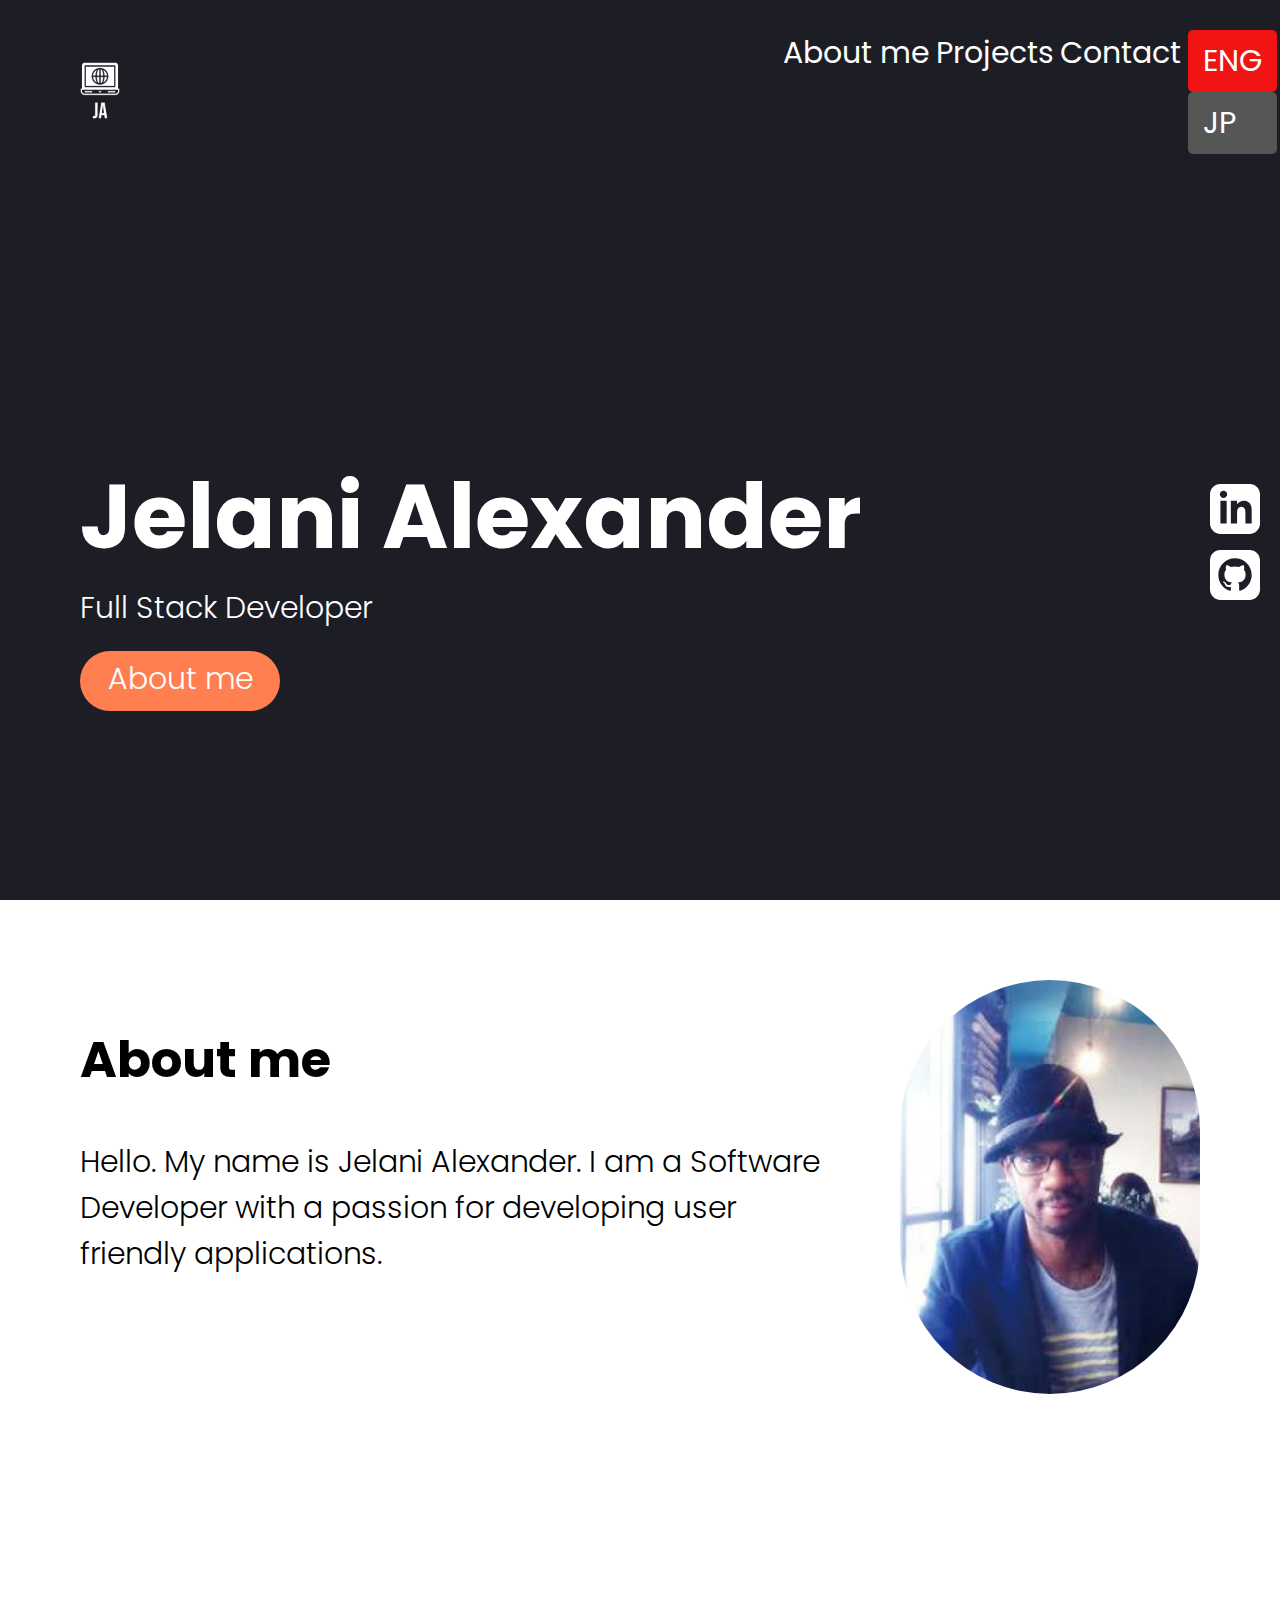
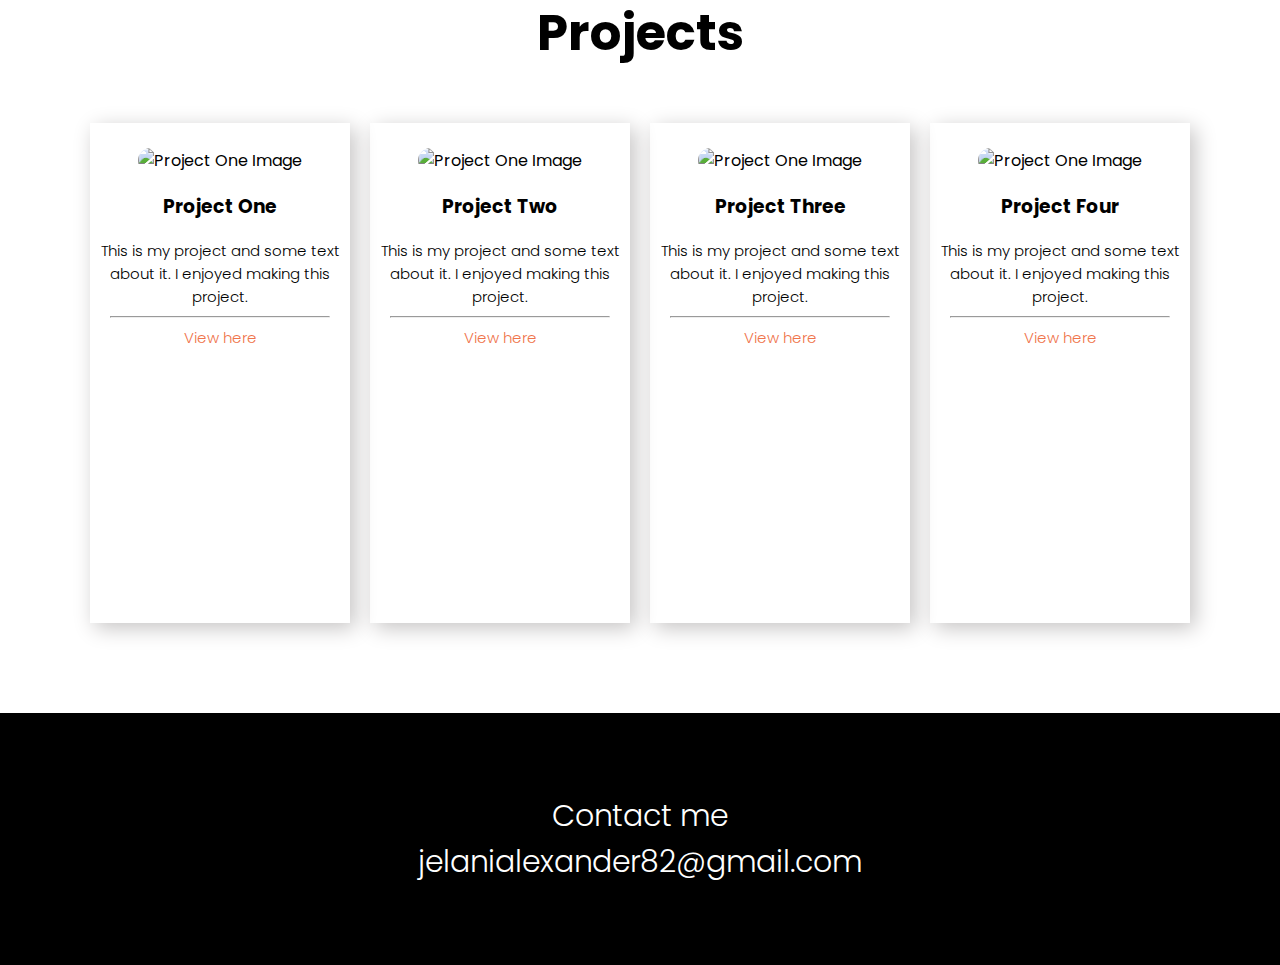
==== index.html @ 6edecef1 "added button_lang css JS" ====
<!DOCTYPE html>
<html lang="en">
<head>
  <meta charset="UTF-8">
  <meta http-equiv="X-UA-Compatible" content="IE=edge">
  <meta name="viewport" content="width=device-width, initial-scale=1.0">
  <link rel="stylesheet" href="src/styles.css">
  <script src="https://kit.fontawesome.com/b3efaa88b1.js" crossorigin="anonymous"></script>
  <link rel="preconnect" href="https://fonts.googleapis.com">
  <link rel="preconnect" href="https://fonts.gstatic.com" crossorigin="">
  <link href="https://fonts.googleapis.com/css2?family=Poppins:wght@300;400;600;700;800&amp;display=swap" rel="stylesheet">
  <script src="https://cdnjs.cloudflare.com/ajax/libs/jquery/3.3.1/jquery.min.js"></script>
  <title>Portfolio</title>
</head>
<body>
  <section class="hero">
    <nav>
      <img class="logo" src="src/images/JA-logos_white.png" alt="Jelani Alexander's logo">
      <ul id="nav-list">
        
        <li>
          <a href="#about-me">About me</a>
        </li>
        <li>
          <a href="#projects">Projects</a>
        </li>
        <li>
          <a href="#contact-me">Contact</a>
        </li>
        <!-- How-to-switch-language-by-toggle-button stackoverflow -->
          <div class="container">
            <div class="langWrap">
              <li language='english' id="button_lang"    class="active">ENG</li>
            <li language='japanese' id="button_lang">JP</li>
            </div>
          </div>
      </ul>
      <button class="hamburger" id="hamburger">
        <i class="fas fa-bars"></i>

      </button>
    </nav>
    <div class="hero-area">
      <div class="hero-text">
        <h1 class="name">Jelani Alexander</h1>
        <p class="job">Full Stack Developer</p>
        <div class="button">
          <a href="#about-me">About me</a>
        </div>
      </div>
      <div class="socials">
        <div>
          <a href="https://www.linkedin.com/in/jelani-alexander-a4a18025/" class="social"><svg xmlns="http://www.w3.org/2000/svg" fill="#ffffff" width="50" height="50" viewbox="0 0 24 24">
          <path d="M19 0h-14c-2.761 0-5 2.239-5 5v14c0 2.761 2.239 5 5 5h14c2.762 0 5-2.239 5-5v-14c0-2.761-2.238-5-5-5zm-11 19h-3v-11h3v11zm-1.5-12.268c-.966 0-1.75-.79-1.75-1.764s.784-1.764 1.75-1.764 1.75.79 1.75 1.764-.783 1.764-1.75 1.764zm13.5 12.268h-3v-5.604c0-3.368-4-3.113-4 0v5.604h-3v-11h3v1.765c1.396-2.586 7-2.777 7 2.476v6.759z"></path></svg></a>
        </div>
        <div>
          <a href="https://github.com/AlexJelani" class="social"><svg xmlns="http://www.w3.org/2000/svg" fill="#ffffff" width="50" height="50" viewbox="0 0 24 24">
          <path d="M19 0h-14c-2.761 0-5 2.239-5 5v14c0 2.761 2.239 5 5 5h14c2.762 0 5-2.239 5-5v-14c0-2.761-2.238-5-5-5zm-4.466 19.59c-.405.078-.534-.171-.534-.384v-2.195c0-.747-.262-1.233-.55-1.481 1.782-.198 3.654-.875 3.654-3.947 0-.874-.312-1.588-.823-2.147.082-.202.356-1.016-.079-2.117 0 0-.671-.215-2.198.82-.64-.18-1.324-.267-2.004-.271-.68.003-1.364.091-2.003.269-1.528-1.035-2.2-.82-2.2-.82-.434 1.102-.16 1.915-.077 2.118-.512.56-.824 1.273-.824 2.147 0 3.064 1.867 3.751 3.645 3.954-.229.2-.436.552-.508 1.07-.457.204-1.614.557-2.328-.666 0 0-.423-.768-1.227-.825 0 0-.78-.01-.055.487 0 0 .525.246.889 1.17 0 0 .463 1.428 2.688.944v1.489c0 .211-.129.459-.528.385-3.18-1.057-5.472-4.056-5.472-7.59 0-4.419 3.582-8 8-8s8 3.581 8 8c0 3.533-2.289 6.531-5.466 7.59z"></path></svg></a>
        </div>
      </div>
    </div>
  </section>
  <section class="sub-section" id="about-me">
    <div class="information">
      <h2>About me</h2>
      <p>Hello. My name is Jelani Alexander. I am a Software Developer with a passion for developing user friendly applications.</p>
    </div>
    <div class="headshot-container"><img class="headshot" src="src/images/jelaniAlexander.jpg" alt="Jelani Alexander headshot"></div>
  </section>
  <section class="sub-section-alternative" id="projects">
    <h2>Projects</h2>
    <div class="project-container">
      <div class="project-card">
        <img class="project-image" src="" alt="Project One Image">
        <h3>Project One</h3>
        <p class="subtext">This is my project and some text about it. I enjoyed making this project.</p>
        <hr>
        <p class="subtext"><a class="project-link" href="https://github.com/AlexJelani">View here</a></p>
      </div>
      <div class="project-card">
        <img class="project-image" src="" alt="Project One Image">
        <h3>Project Two</h3>
        <p class="subtext">This is my project and some text about it. I enjoyed making this project.</p>
        <hr>
        <p class="subtext"><a class="project-link" href="https://github.com/AlexJelani">View here</a></p>
      </div>
      <div class="project-card">
        <img class="project-image" src="" alt="Project One Image">
        <h3>Project Three</h3>
        <p class="subtext">This is my project and some text about it. I enjoyed making this project.</p>
        <hr>
        <p class="subtext"><a class="project-link" href="https://github.com/AlexJelani">View here</a></p>
      </div>
      <div class="project-card">
        <img class="project-image" src="" alt="Project One Image">
        <h3>Project Four</h3>
        <p class="subtext">This is my project and some text about it. I enjoyed making this project.</p>
        <hr>
        <p class="subtext"><a class="project-link" href="https://github.com/AlexJelani">View here</a></p>
      </div>
    </div>
  </section>
  <footer id="contact-me">
    <p>Contact me</p>
    <p>jelanialexander82@gmail.com</p>
  </footer>
  <script src="src/app.js"></script>
</body>
</html>
---- src/styles.css ----
body {
  font-family: "Poppins", sans-serif;
  margin: 0;
}

section {
  background-color: white;
}

.hero {
  background-color: #1c1d25;
  height: 100vh;
  color: white;
  font-size: 40px;
}

footer {
  padding: 80px;
  color: white;
  background-color: black;
  font-size: 40px;
  text-align: center;
}

nav {
  display: flex;
  justify-content: space-between;
}

ul {
  display: flex;
  list-style-type: none;
  width: 500px;
  justify-content: space-around;
  font-size: 30px;
}

li {
  /* width: 200px; */
  text-decoration: none;
}

h1 {
  font-size: 90px;
  margin-bottom: 0%;
}
h2 {
  font-size: 50px;
}

p {
  margin: 0;
  font-size: 30px;
  font-weight: 300;
}

.subtext {
  font-size: 15px;
  font-weight: 300;
}
.hero-area {
  display: flex;
  height: 100%;
  justify-content: space-between;
  align-items: center;
}

.hero-text {
  margin-left: 80px;
  margin-bottom: 200px;
}
.button {
  margin-top: 20px;
  width: 200px;
  height: 55px;
  border-radius: 30px;
  background-color: coral;
  text-align: center;
  font-size: 30px;
  font-weight: 300;
  padding-top: 5px;
}
.button:hover {
  background-color: #ef744b;
}
.button:active {
  background-color: #A9A9A9;
  color: #808080;
}
.socials {
  padding-bottom: 200px;
  color: white;
}
.logo {
  height: 200px;
  margin: 0;
}

.social {
  margin: 20px;
}

.sub-section {
  display: flex;
  justify-content: space-around;
  padding: 80px;
}
.sub-section-alternative {
  display: flex;
  flex-direction: column;
  text-align: center;
  padding: 80px;
}
.headshot {
  width: 300px;
  border-radius: 200px;
  margin-left: 80px;
}

.headshot-container {
  display: flex;
  align-items: center;
}

.project-card {
  width: 300px;
  height: 500px;
  box-shadow: 5px 5px 20px rgb(197, 195, 195);
  margin: 10px;
}

.project-container {
  display: flex;
  justify-content: space-around;
}

@media only screen and (max-width: 1000px){
  .project-container {
    display: flex;
    flex-wrap: wrap;
  }
}
.project-image {
  margin-top: 25px;
  width: 300px;
  border-radius: 125px;
}
hr {
  margin-left: 20px;
  margin-right: 20px;
}

.project-link {
  text-decoration: none;
  color: #ef744b;
}
a {
  text-decoration: none;
  color: white;
}
.hamburger {
  display: none;
}
.hamburger:focus {
  outline: 0;
}
@media only screen and (max-width: 1000px) {
  .hamburger {
    display: block;
    border: 0;
    background-color: transparent;
    color: white;
    font-size: 30px;
    margin: 20px;
    align-self: flex-end;
  }

  ul {
    display: none;
    background-color: #2d2c38;
    margin: 0px;
  }

  ul.show {
    display: block;
    height: 10rem;
  }

  nav {
    display: flex;
    flex-direction: column-reverse;
    background-color: #2d2c38;

  }
  .logo {
    display: none;
  }
}
 #button_lang {
  display: flex;
  padding: 8px 15px;
  background: #555656;
  justify-content: space-between;
  border-radius: 5px;
  cursor: pointer;
  
}
#button_lang.active {
  background: #f21313;
}
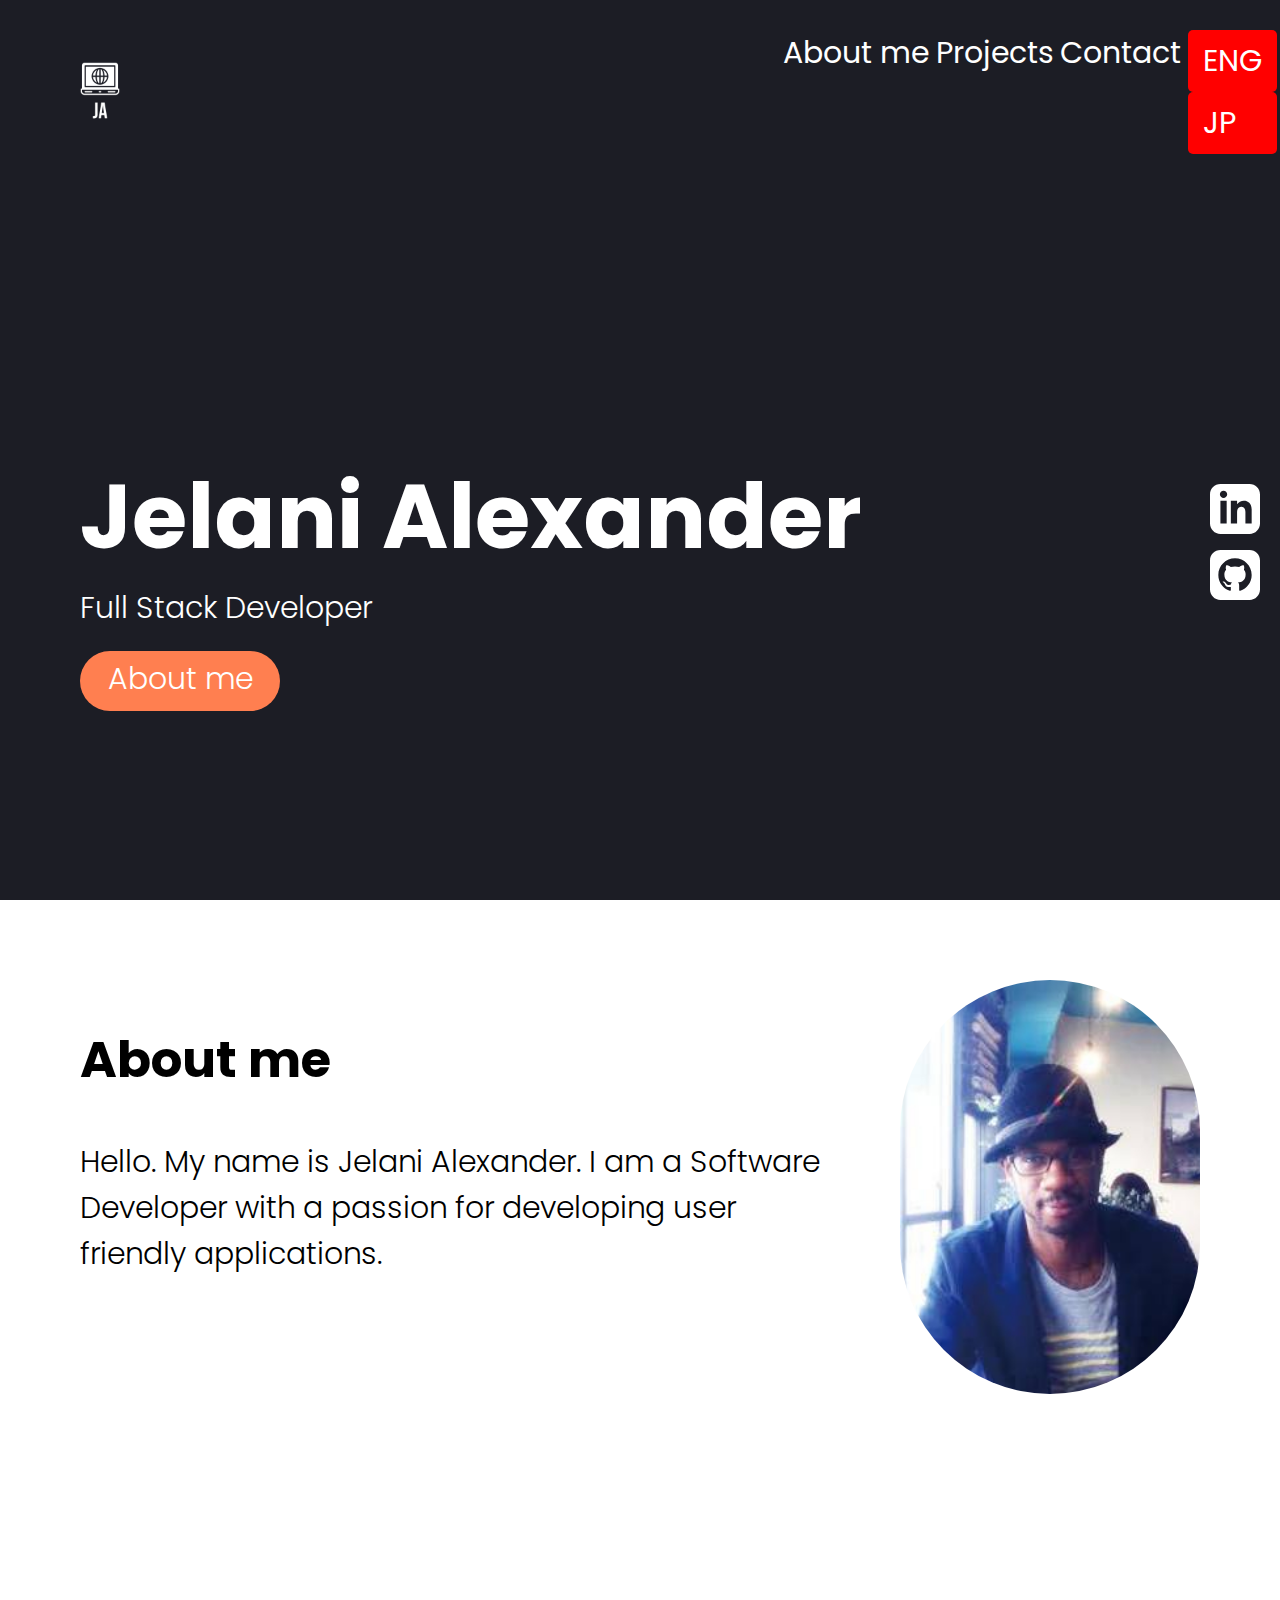
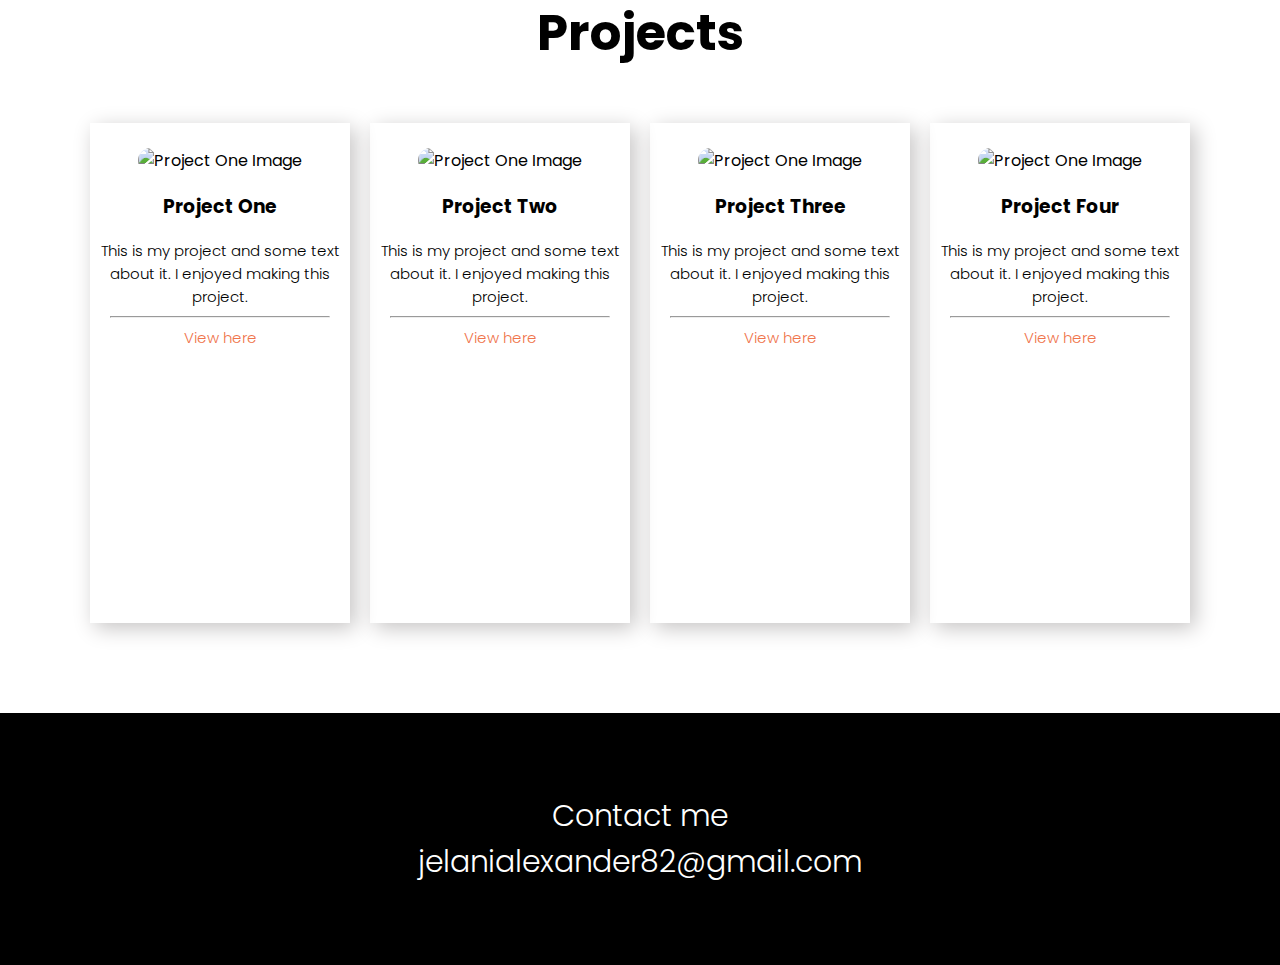
==== commit c95528dc: "added language switcher" ====
--- a/index.html
+++ b/index.html
@@ -19,19 +19,19 @@
       <ul id="nav-list">
         
         <li>
-          <a href="#about-me">About me</a>
+          <a class="lang" key="ABOUT" href="#about-me">About me</a>
         </li>
         <li>
-          <a href="#projects">Projects</a>
+          <a class="lang" key="PROJECT" href="#projects">Projects</a>
         </li>
         <li>
-          <a href="#contact-me">Contact</a>
+          <a class="lang" key="CONTACT" href="#contact-me">Contact</a>
         </li>
         <!-- How-to-switch-language-by-toggle-button stackoverflow -->
           <div class="container">
             <div class="langWrap">
-              <li language='english' id="button_lang"    class="active">ENG</li>
-            <li language='japanese' id="button_lang">JP</li>
+              <li class="translate inactive" id="en-gb">ENG</li>
+            <li class="translate inactive" id="zh-tw">JP</li>
             </div>
           </div>
       </ul>
@@ -42,10 +42,10 @@
     </nav>
     <div class="hero-area">
       <div class="hero-text">
-        <h1 class="name">Jelani Alexander</h1>
-        <p class="job">Full Stack Developer</p>
+        <h1 class="lang name" key="NAME">Jelani Alexander</h1>
+        <p class="lang job" key="JOB">Full Stack Developer</p>
         <div class="button">
-          <a href="#about-me">About me</a>
+          <a class="about"   href="#about-me">About me</a>
         </div>
       </div>
       <div class="socials">
--- a/src/styles.css
+++ b/src/styles.css
@@ -196,15 +196,19 @@
     display: none;
   }
 }
- #button_lang {
+ .inactive {
   display: flex;
   padding: 8px 15px;
   background: #555656;
   justify-content: space-between;
   border-radius: 5px;
   cursor: pointer;
+  gap: 2px;
   
 }
-#button_lang.active {
+/* .translate.active {
   background: #f21313;
-}+} */
+
+.active{background:green}
+.inactive{background:red}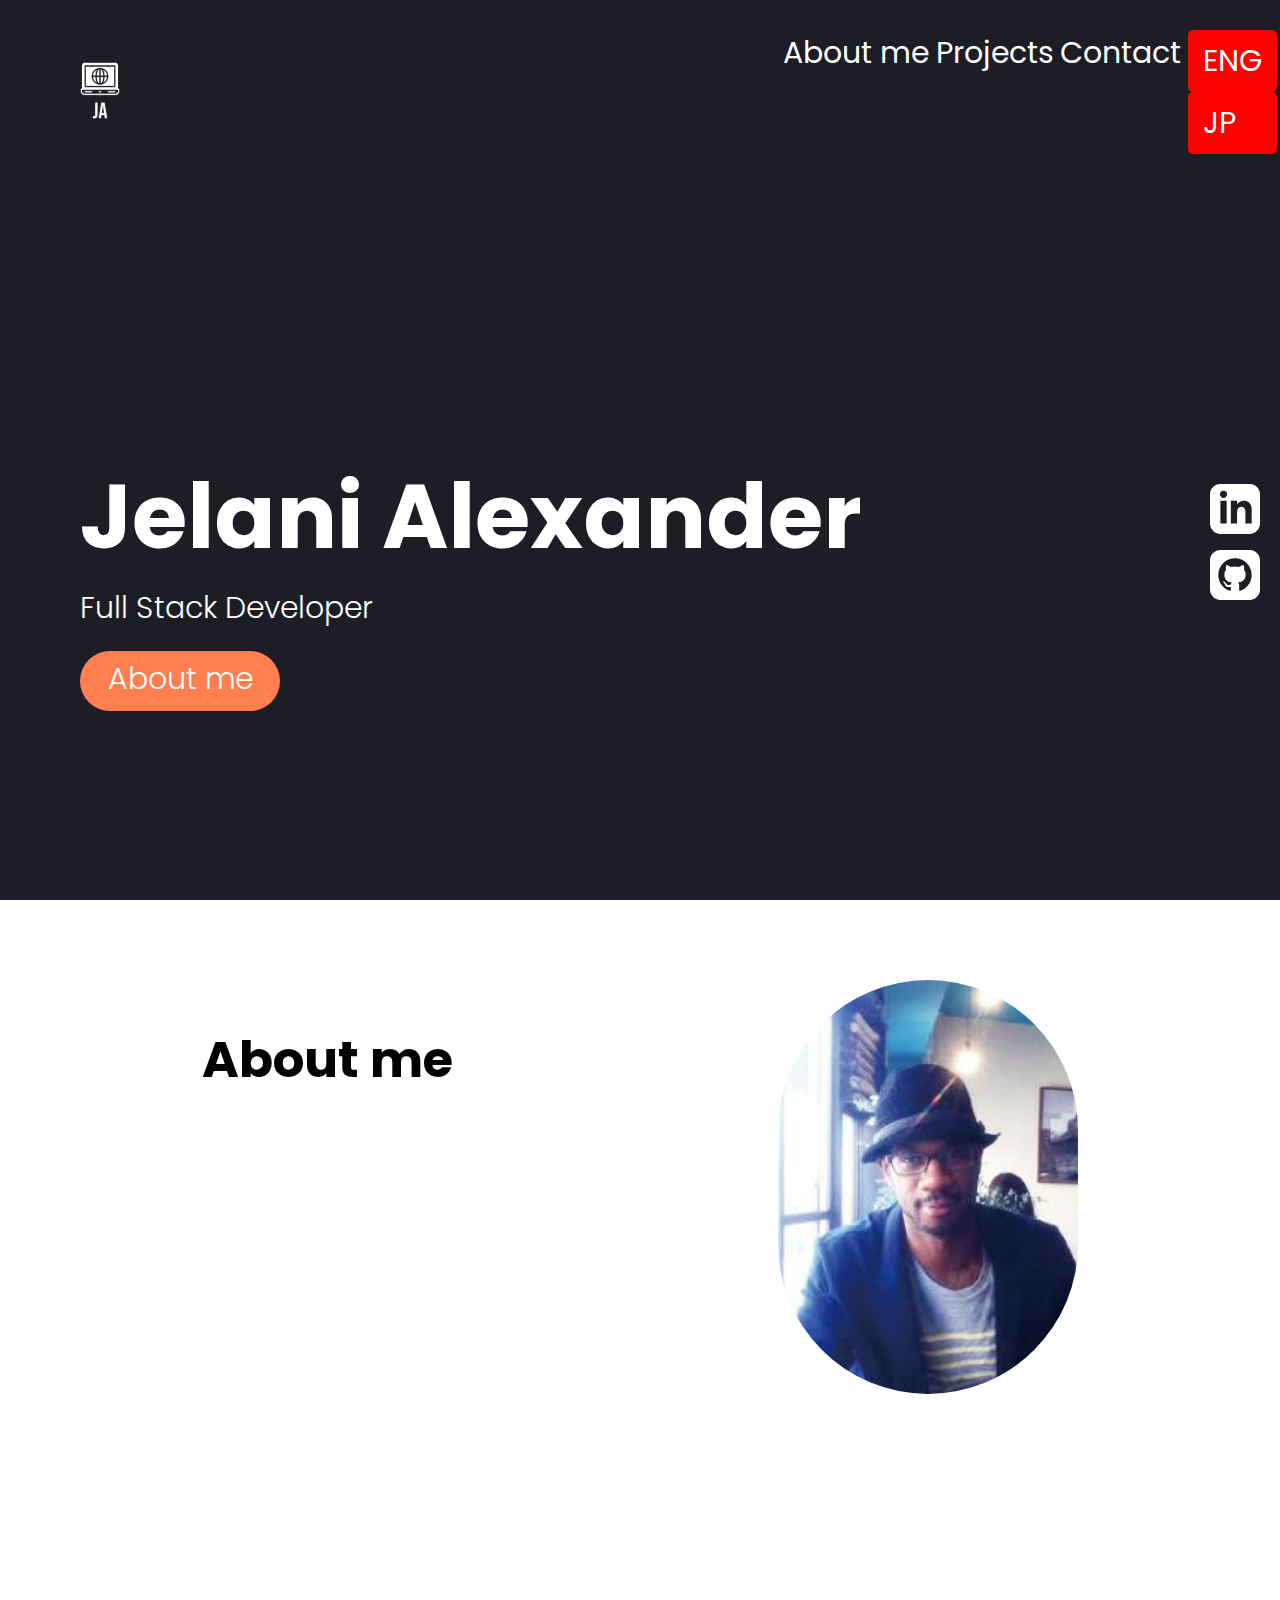
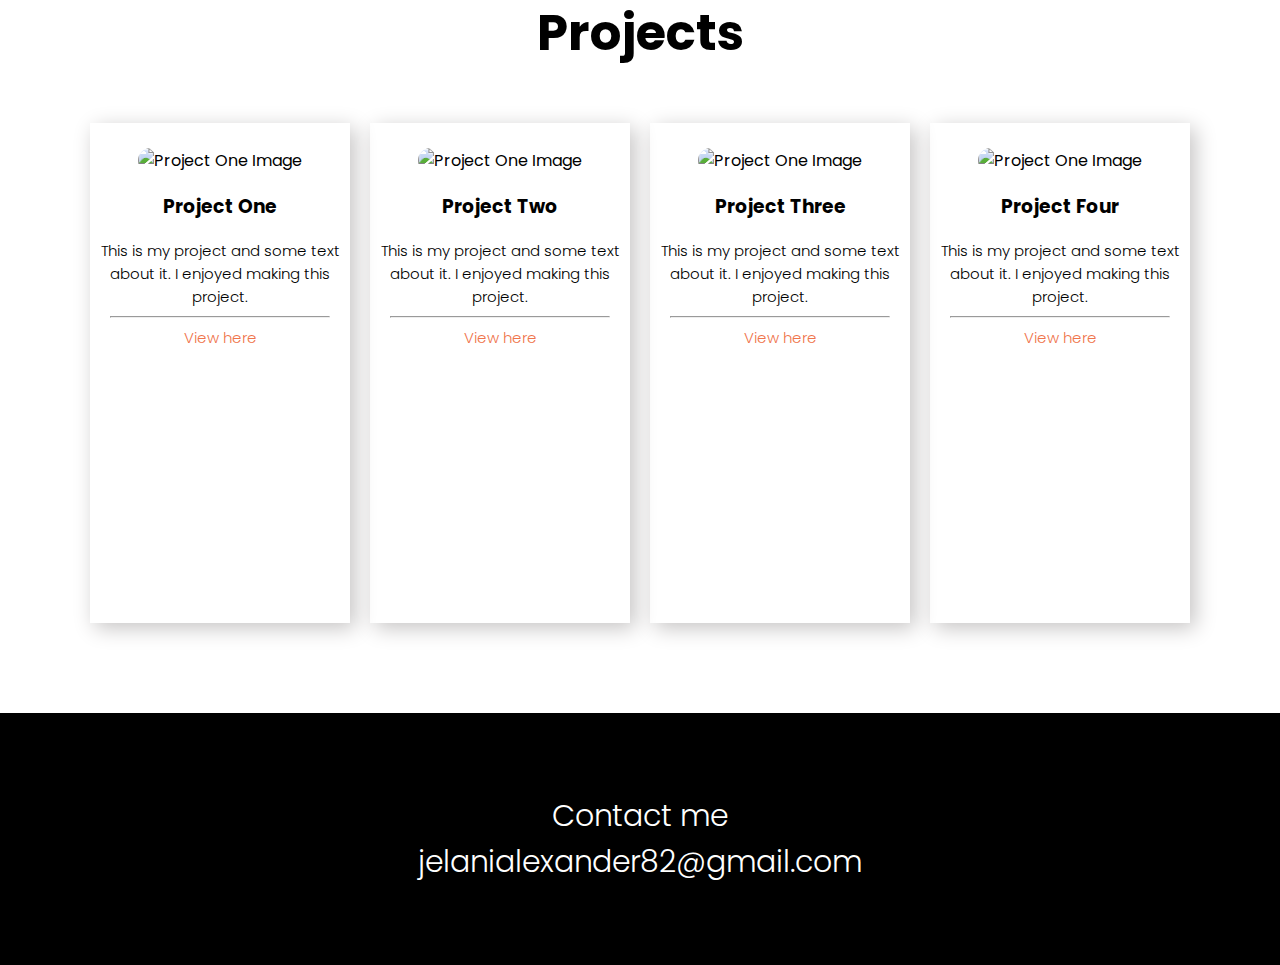
==== commit 49e78345: "added translation to database" ====
--- a/index.html
+++ b/index.html
@@ -45,7 +45,7 @@
         <h1 class="lang name" key="NAME">Jelani Alexander</h1>
         <p class="lang job" key="JOB">Full Stack Developer</p>
         <div class="button">
-          <a class="about"   href="#about-me">About me</a>
+          <a class="lang about" key="ABOUT"  href="#about-me">About me</a>
         </div>
       </div>
       <div class="socials">
@@ -62,8 +62,9 @@
   </section>
   <section class="sub-section" id="about-me">
     <div class="information">
-      <h2>About me</h2>
-      <p>Hello. My name is Jelani Alexander. I am a Software Developer with a passion for developing user friendly applications.</p>
+      <h2 class="lang" key="ABOUT">About me</h2>
+      <p class="lang" key="ABOUTME">Hello. My name is Jelani Alexander. I am a Software Developer with a passion for developing user friendly applications 
+        using frontend and backend technologies.</p>
     </div>
     <div class="headshot-container"><img class="headshot" src="src/images/jelaniAlexander.jpg" alt="Jelani Alexander headshot"></div>
   </section>
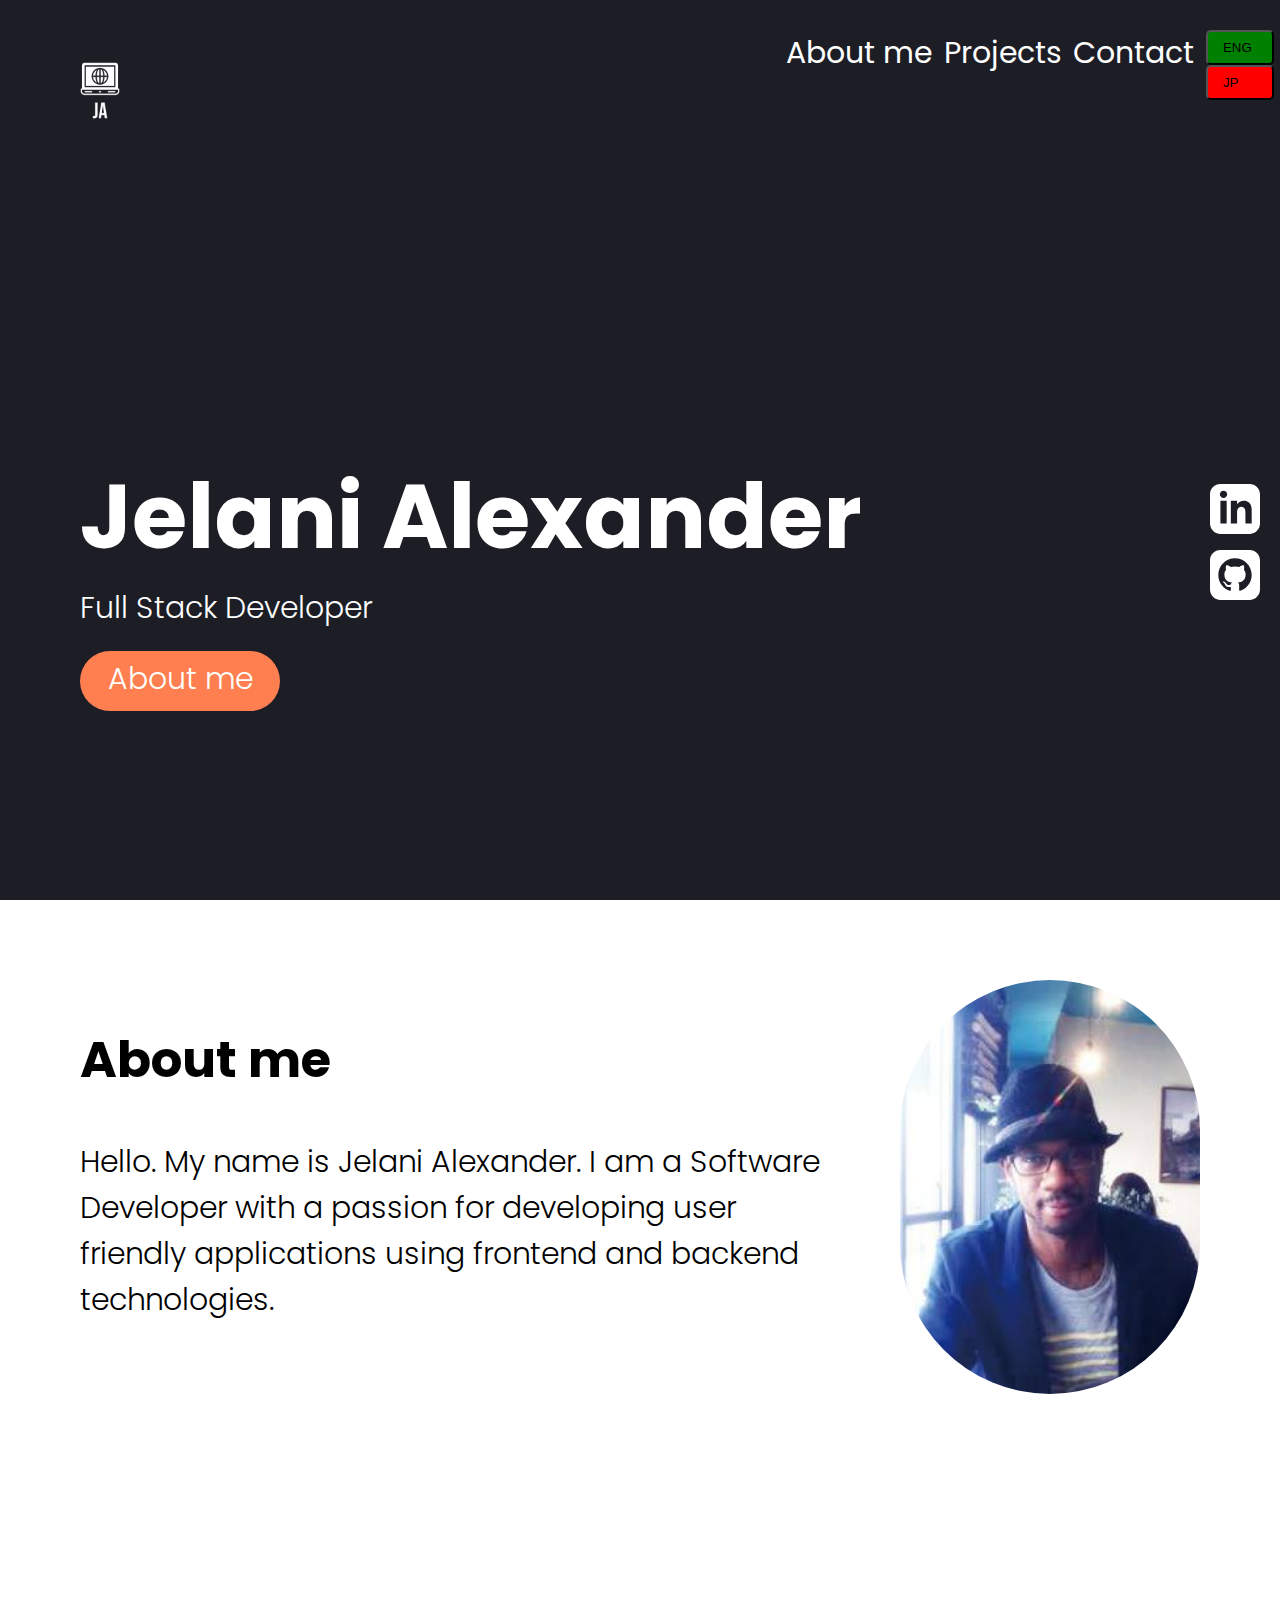
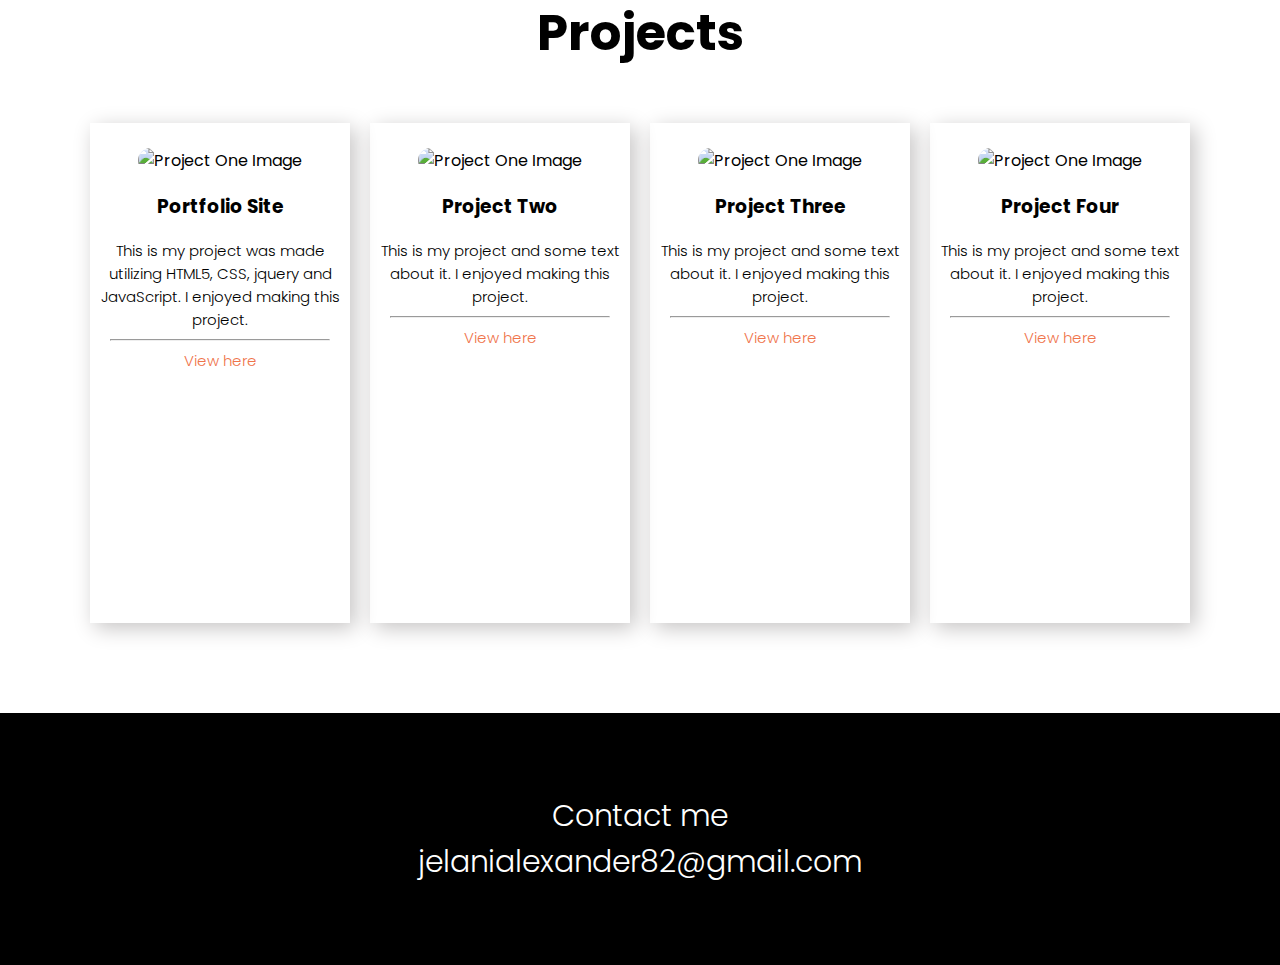
==== commit b794cd1f: "changed translation buttons" ====
--- a/index.html
+++ b/index.html
@@ -30,8 +30,8 @@
         <!-- How-to-switch-language-by-toggle-button stackoverflow -->
           <div class="container">
             <div class="langWrap">
-              <li class="translate inactive" id="en-gb">ENG</li>
-            <li class="translate inactive" id="zh-tw">JP</li>
+              <button class="translate active" id="en-gb">ENG</button>
+            <button class="translate inactive" id="zh-tw">JP</button>
             </div>
           </div>
       </ul>
@@ -69,12 +69,12 @@
     <div class="headshot-container"><img class="headshot" src="src/images/jelaniAlexander.jpg" alt="Jelani Alexander headshot"></div>
   </section>
   <section class="sub-section-alternative" id="projects">
-    <h2>Projects</h2>
+    <h2 class="lang"  key="PROJECT">Projects</h2>
     <div class="project-container">
       <div class="project-card">
         <img class="project-image" src="" alt="Project One Image">
-        <h3>Project One</h3>
-        <p class="subtext">This is my project and some text about it. I enjoyed making this project.</p>
+        <h3>Portfolio Site</h3>
+        <p class="subtext">This is my project was made utilizing HTML5, CSS, jquery and JavaScript. I enjoyed making this project.</p>
         <hr>
         <p class="subtext"><a class="project-link" href="https://github.com/AlexJelani">View here</a></p>
       </div>
--- a/src/styles.css
+++ b/src/styles.css
@@ -84,7 +84,7 @@
   background-color: #ef744b;
 }
 .button:active {
-  background-color: #A9A9A9;
+  background-color: #a9a9a9;
   color: #808080;
 }
 .socials {
@@ -134,7 +134,7 @@
   justify-content: space-around;
 }
 
-@media only screen and (max-width: 1000px){
+@media only screen and (max-width: 1000px) {
   .project-container {
     display: flex;
     flex-wrap: wrap;
@@ -190,25 +190,28 @@
     display: flex;
     flex-direction: column-reverse;
     background-color: #2d2c38;
-
   }
   .logo {
     display: none;
   }
 }
- .inactive {
+button {
   display: flex;
   padding: 8px 15px;
-  background: #555656;
+  /* background: #555656; */
   justify-content: space-between;
   border-radius: 5px;
+  width: 68.25px;
   cursor: pointer;
   gap: 2px;
-  
 }
 /* .translate.active {
   background: #f21313;
 } */
 
-.active{background:green}
-.inactive{background:red}+.active {
+  background: green;
+}
+.inactive {
+  background: red;
+}
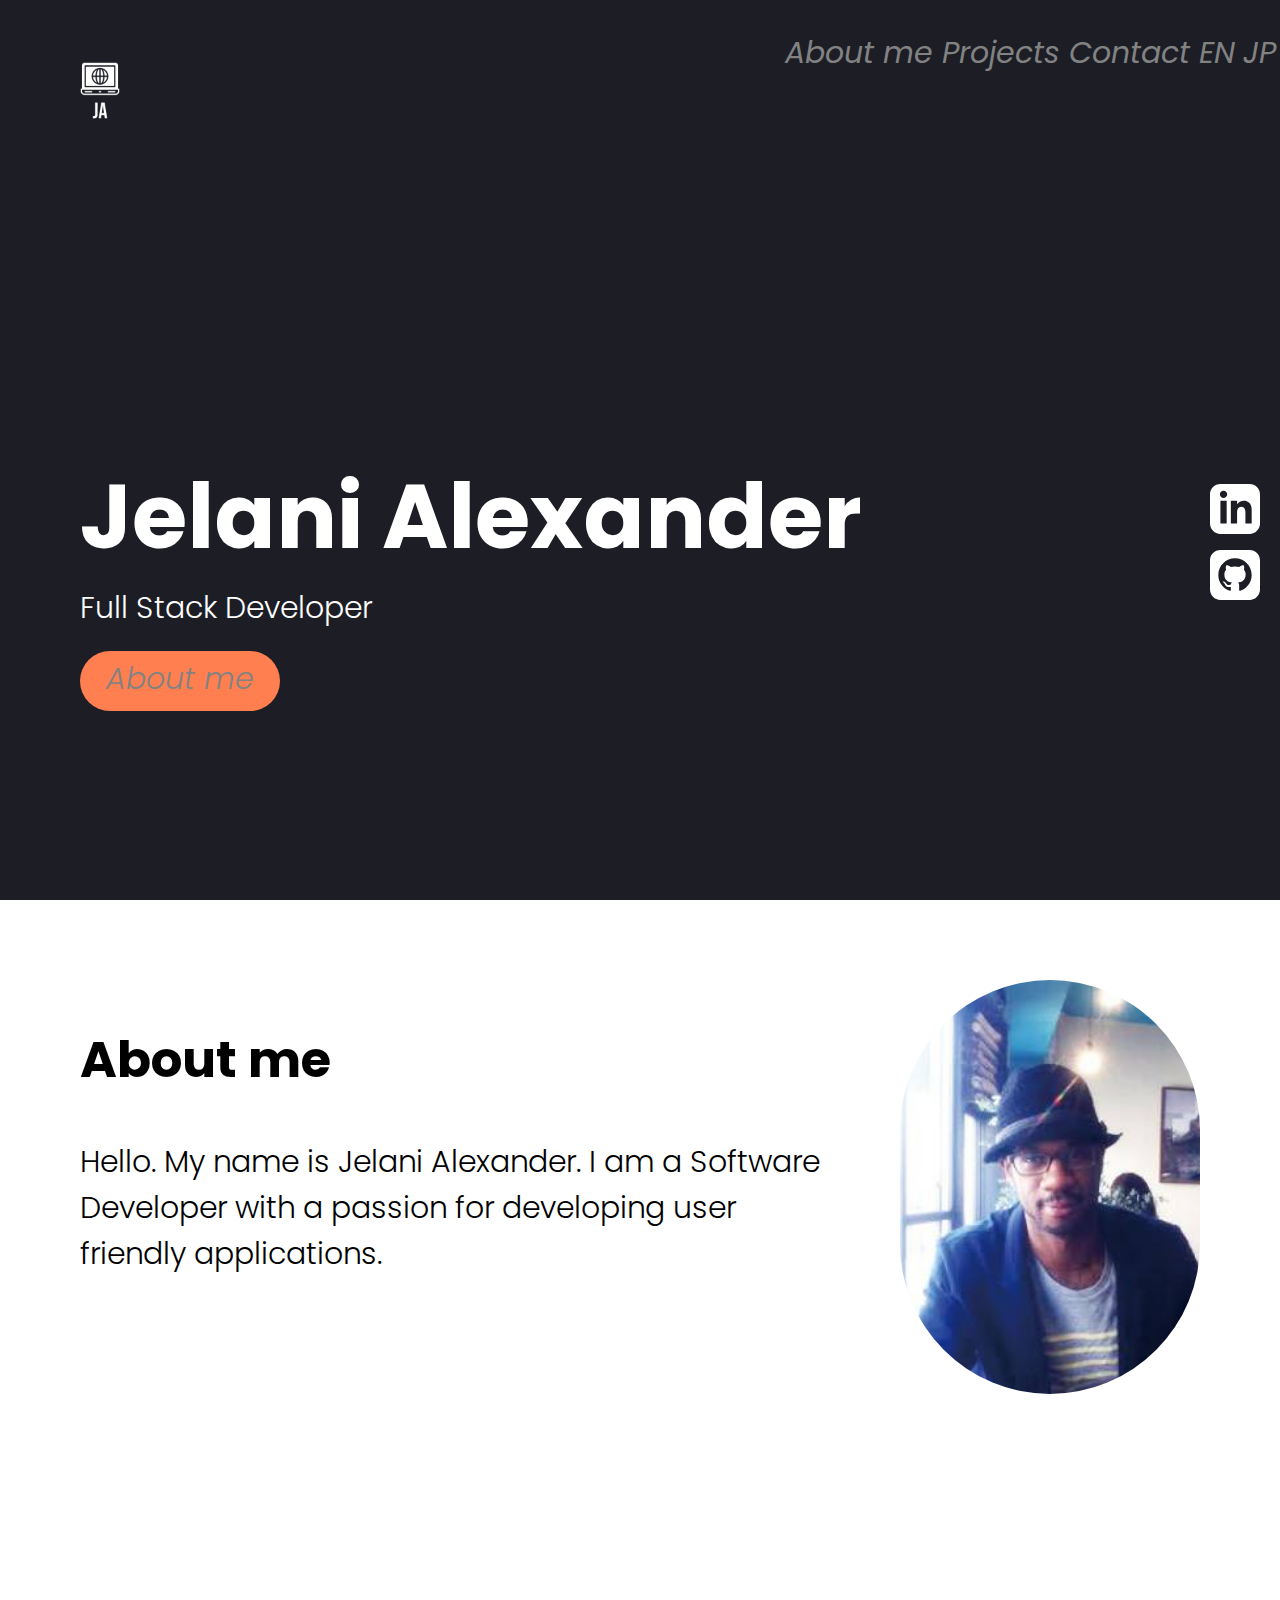
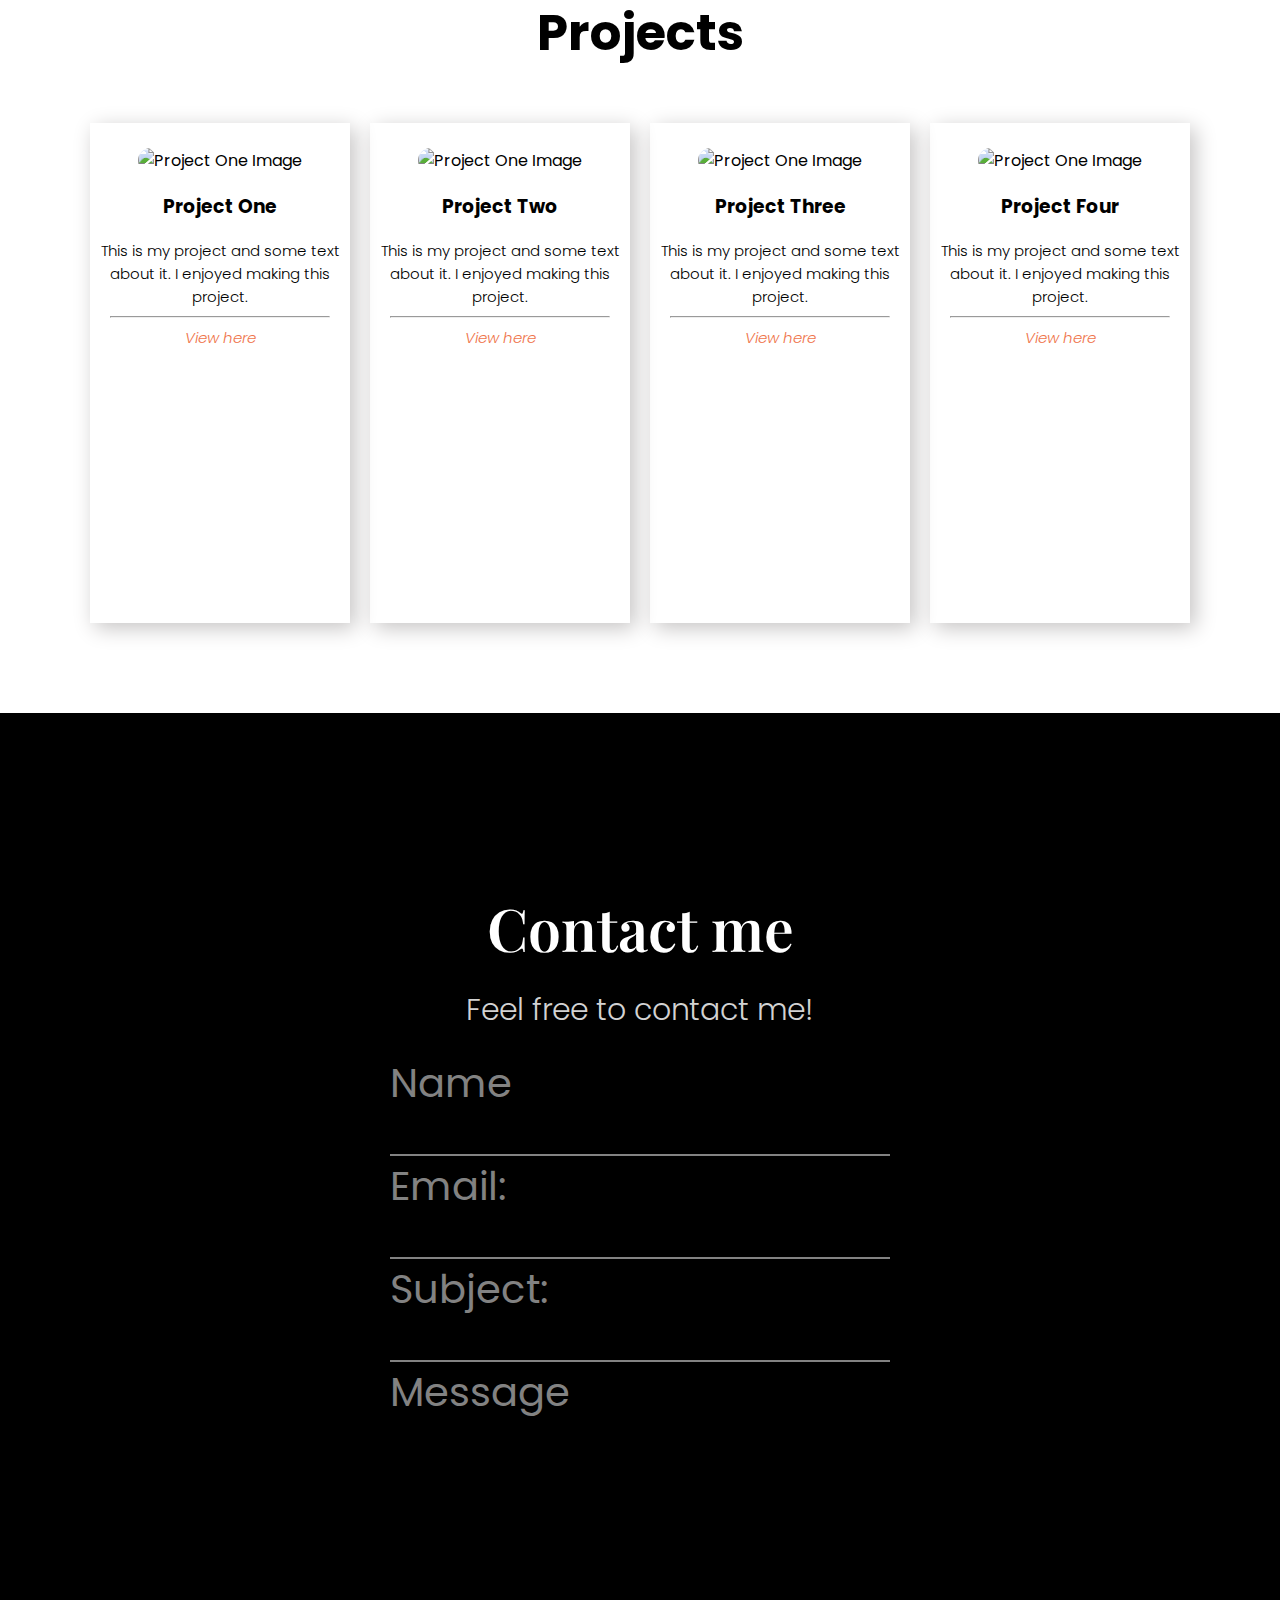
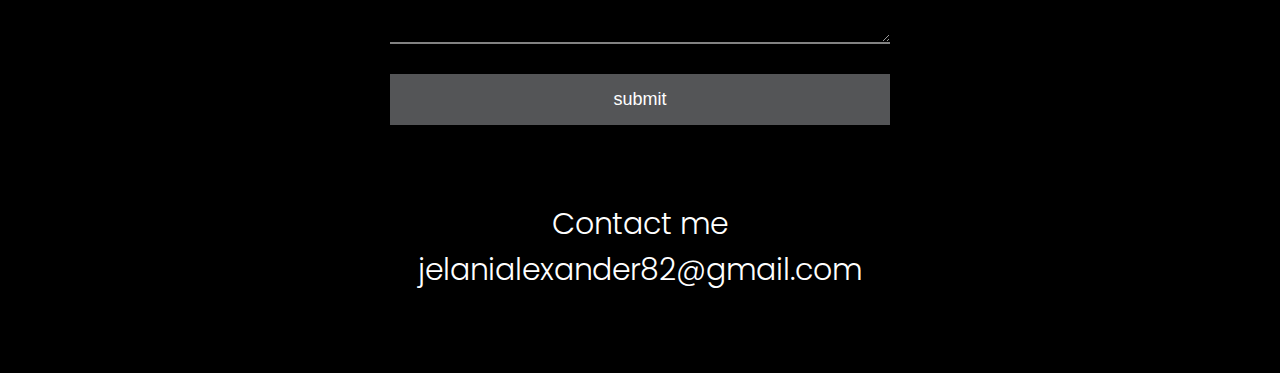
==== commit 730b931a: "Merge pull request #1 from AlexJelani/contact-form" ====
--- a/index.html
+++ b/index.html
@@ -1,3 +1,4 @@
+
 <!DOCTYPE html>
 <html lang="en">
 <head>
@@ -9,7 +10,9 @@
   <link rel="preconnect" href="https://fonts.googleapis.com">
   <link rel="preconnect" href="https://fonts.gstatic.com" crossorigin="">
   <link href="https://fonts.googleapis.com/css2?family=Poppins:wght@300;400;600;700;800&amp;display=swap" rel="stylesheet">
-  <script src="https://cdnjs.cloudflare.com/ajax/libs/jquery/3.3.1/jquery.min.js"></script>
+  <link rel="preconnect" href="https://fonts.googleapis.com">
+  <link rel="preconnect" href="https://fonts.gstatic.com" crossorigin="">
+  <link href="https://fonts.googleapis.com/css2?family=Playfair+Display:wght@600&amp;family=Poppins:wght@300;400;600;700;800&amp;display=swap" rel="stylesheet">
   <title>Portfolio</title>
 </head>
 <body>
@@ -17,35 +20,26 @@
     <nav>
       <img class="logo" src="src/images/JA-logos_white.png" alt="Jelani Alexander's logo">
       <ul id="nav-list">
-        
         <li>
-          <a class="lang" key="ABOUT" href="#about-me">About me</a>
+          <a href="#about-me">About me</a>
         </li>
         <li>
-          <a class="lang" key="PROJECT" href="#projects">Projects</a>
+          <a href="#projects">Projects</a>
         </li>
         <li>
-          <a class="lang" key="CONTACT" href="#contact-me">Contact</a>
+          <a href="#contact-me">Contact</a>
         </li>
-        <!-- How-to-switch-language-by-toggle-button stackoverflow -->
-          <div class="container">
-            <div class="langWrap">
-              <button class="translate active" id="en-gb">ENG</button>
-            <button class="translate inactive" id="zh-tw">JP</button>
-            </div>
-          </div>
-      </ul>
-      <button class="hamburger" id="hamburger">
-        <i class="fas fa-bars"></i>
-
-      </button>
+        <div class="langWrap">
+          <a href="#" language="english">EN</a> <a href="#" language="english">JP</a>
+        </div>
+      </ul><button class="hamburger" id="hamburger"></button>
     </nav>
     <div class="hero-area">
       <div class="hero-text">
-        <h1 class="lang name" key="NAME">Jelani Alexander</h1>
-        <p class="lang job" key="JOB">Full Stack Developer</p>
+        <h1>Jelani Alexander</h1>
+        <p>Full Stack Developer</p>
         <div class="button">
-          <a class="lang about" key="ABOUT"  href="#about-me">About me</a>
+          <a href="#about-me">About me</a>
         </div>
       </div>
       <div class="socials">
@@ -62,19 +56,18 @@
   </section>
   <section class="sub-section" id="about-me">
     <div class="information">
-      <h2 class="lang" key="ABOUT">About me</h2>
-      <p class="lang" key="ABOUTME">Hello. My name is Jelani Alexander. I am a Software Developer with a passion for developing user friendly applications 
-        using frontend and backend technologies.</p>
+      <h2>About me</h2>
+      <p>Hello. My name is Jelani Alexander. I am a Software Developer with a passion for developing user friendly applications.</p>
     </div>
     <div class="headshot-container"><img class="headshot" src="src/images/jelaniAlexander.jpg" alt="Jelani Alexander headshot"></div>
   </section>
   <section class="sub-section-alternative" id="projects">
-    <h2 class="lang"  key="PROJECT">Projects</h2>
+    <h2>Projects</h2>
     <div class="project-container">
       <div class="project-card">
         <img class="project-image" src="" alt="Project One Image">
-        <h3>Portfolio Site</h3>
-        <p class="subtext">This is my project was made utilizing HTML5, CSS, jquery and JavaScript. I enjoyed making this project.</p>
+        <h3>Project One</h3>
+        <p class="subtext">This is my project and some text about it. I enjoyed making this project.</p>
         <hr>
         <p class="subtext"><a class="project-link" href="https://github.com/AlexJelani">View here</a></p>
       </div>
@@ -102,8 +95,26 @@
     </div>
   </section>
   <footer id="contact-me">
+    <div class="container">
+    
+      <h1 class="contact">Contact me</h1>
+      <p class="contact-two">Feel free to contact me!</p>
+
+
+    <form action="https://formsubmit.co/jelanialexander82@gmail.com"      method="POST" >
+        <label for="name">Name</label> <input type="text" name="name" required> 
+        <!-- <input type="hidden" name="_next" value="thankyou.html"> -->
+        <!-- <input type="hidden" name="_captcha" value="false"> -->
+        <label for="email">Email:</label> <input type="email" name="email" required> 
+        <label for="subject">Subject:</label> <input type="text" name="subject" id="subject">
+         <label for="message">Message</label> 
+        <textarea name="message" id="message" cols="30" rows="10" required></textarea>
+         <input type="submit" name="submit" value="submit">
+      </form>
+    </div>
     <p>Contact me</p>
     <p>jelanialexander82@gmail.com</p>
+    
   </footer>
   <script src="src/app.js"></script>
 </body>
--- a/src/styles.css
+++ b/src/styles.css
@@ -47,11 +47,27 @@
 h2 {
   font-size: 50px;
 }
+h1.contact {
+  font-family: 'Playfair Display', serif;
+  font-size: 59px;
+  color: white;
+  font-weight: 600;
+  padding-bottom: 20px;
+}
 
 p {
   margin: 0;
   font-size: 30px;
   font-weight: 300;
+}
+
+p.contact-two {
+  color: #d2d2d2;
+
+}
+p.input.textarea.label {
+  font-family: "Poppins", sans-serif;
+
 }
 
 .subtext {
@@ -84,7 +100,7 @@
   background-color: #ef744b;
 }
 .button:active {
-  background-color: #a9a9a9;
+  background-color: #A9A9A9;
   color: #808080;
 }
 .socials {
@@ -134,7 +150,7 @@
   justify-content: space-around;
 }
 
-@media only screen and (max-width: 1000px) {
+@media only screen and (max-width: 1000px){
   .project-container {
     display: flex;
     flex-wrap: wrap;
@@ -190,28 +206,75 @@
     display: flex;
     flex-direction: column-reverse;
     background-color: #2d2c38;
+
   }
   .logo {
     display: none;
   }
 }
-button {
-  display: flex;
-  padding: 8px 15px;
-  /* background: #555656; */
-  justify-content: space-between;
-  border-radius: 5px;
-  width: 68.25px;
+.container {
+  max-width: 1320px;
+  margin: 0 auto;
+  padding: 5%;
+}
+
+form {
+  display: flex;
+  flex-direction: column;
+  max-width: 500px;
+  margin: 0 auto;
+  text-align: left;
+  padding: 20px 0;
+  color: #828282;
+  background-color: transparent;
+
+
+}
+
+ input.textarea.label {
+  display: block;
+  margin: 0 auto;
+  color: #828282;
+
+} 
+input, textarea {
+  background-color: transparent;
+  border: 0;
+  border-bottom: 2px solid #828282;
+}
+
+input[type=submit] {
+  background-color: #545557;
+  padding: 15px 0;
+  color: white;
+  font-size: 18px;
+  border-bottom: none;
+  margin-top:30px ;
   cursor: pointer;
-  gap: 2px;
-}
-/* .translate.active {
-  background: #f21313;
-} */
-
-.active {
-  background: green;
-}
-.inactive {
-  background: red;
-}
+  transition: all .3s ease;
+
+}
+input[type=submit]:hover {
+  background: #fff;
+  color: #1b1c1e;
+}
+input, textarea {
+  color: white;
+  font-size: 18px;
+  padding: 10px;
+}
+input:focus, textarea:focus {
+  outline: 1px solid #828282;
+
+}
+
+a {
+
+  color: #828282;
+  font-style: italic;
+
+}
+
+a:hover {
+  color: #fff;
+}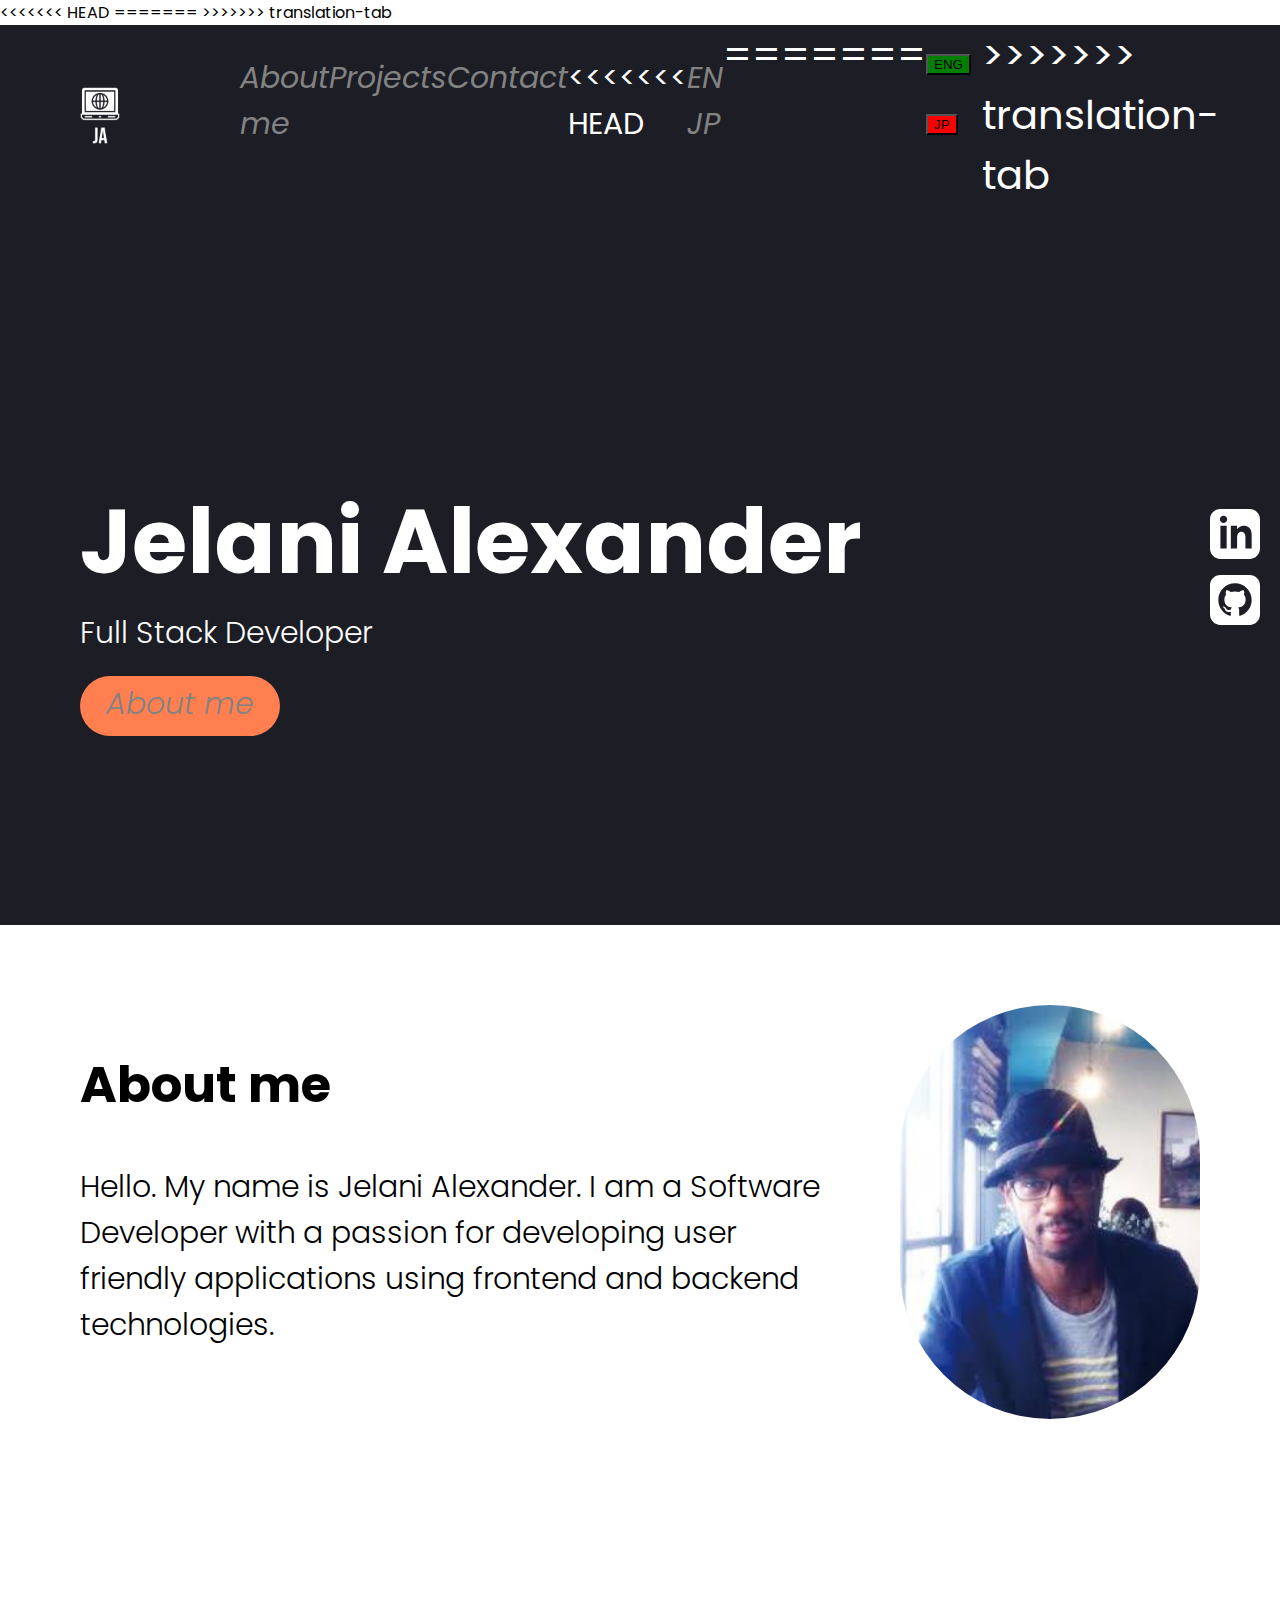
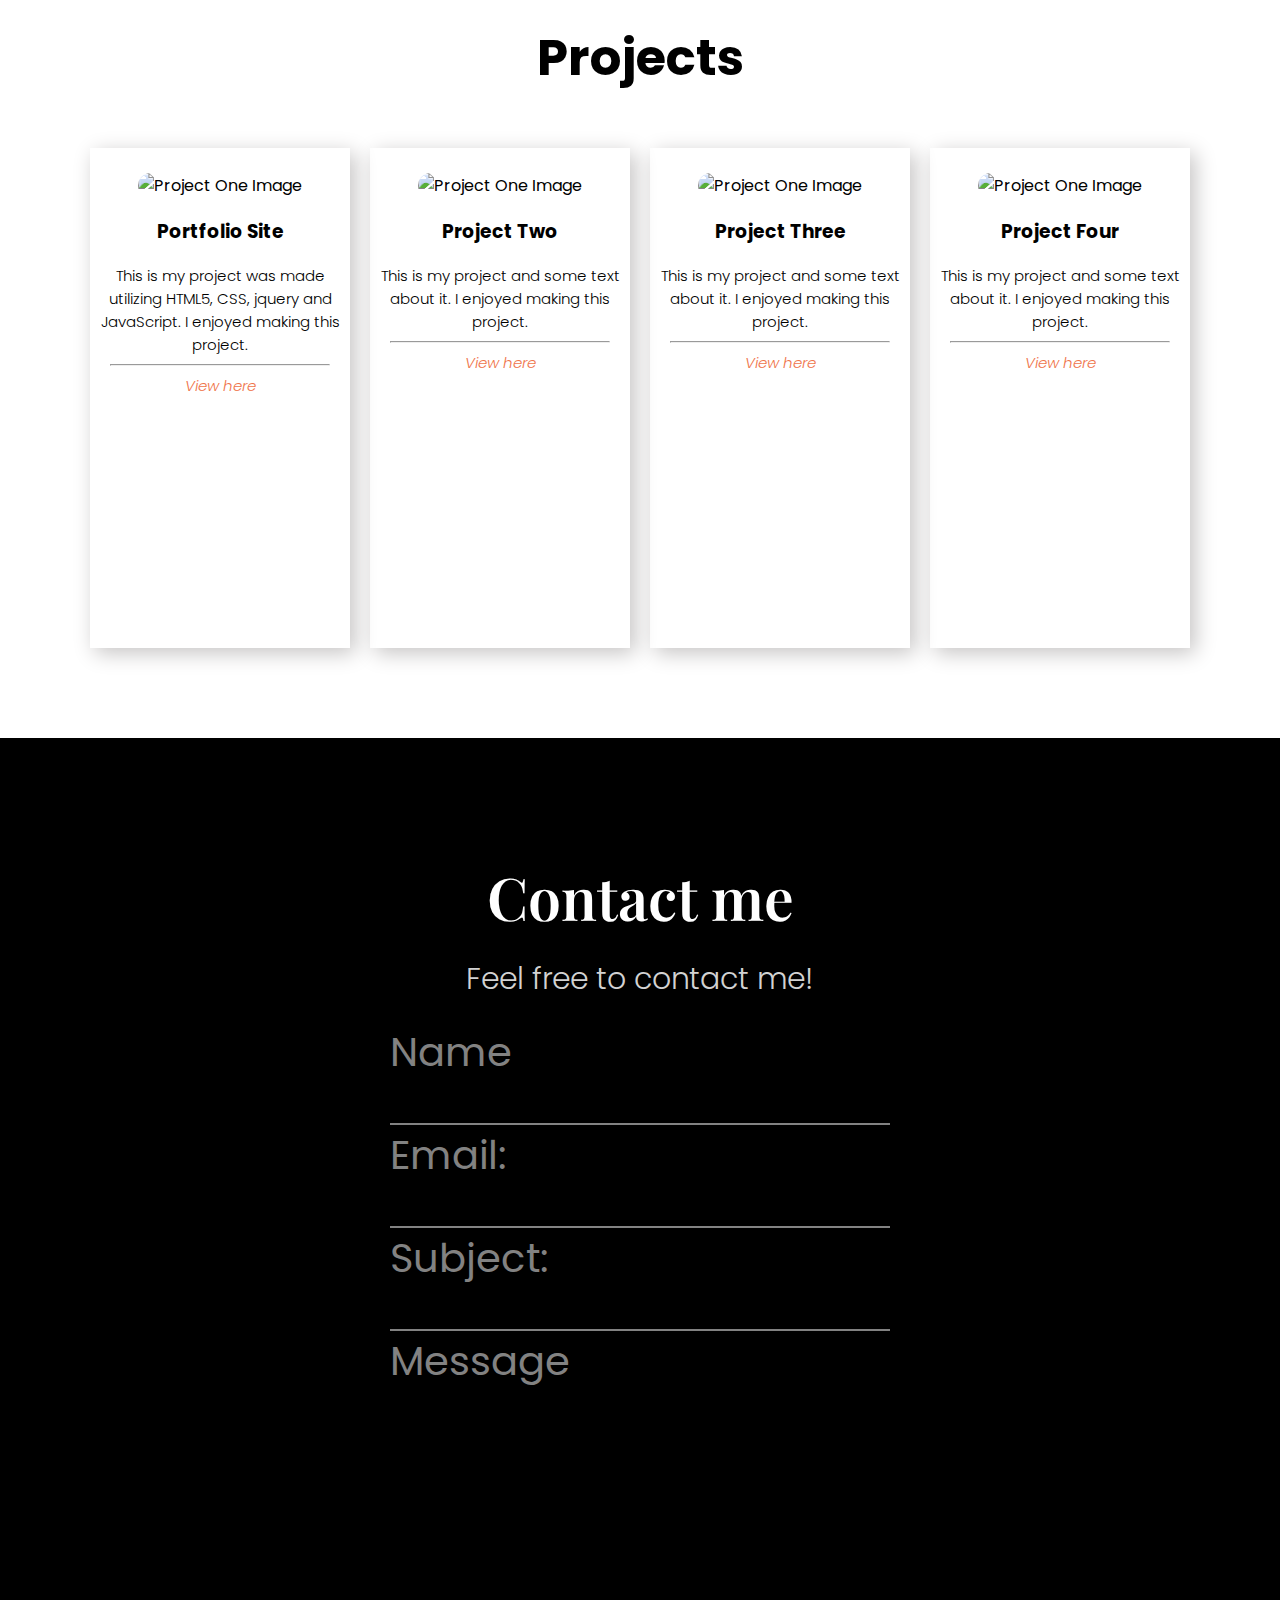
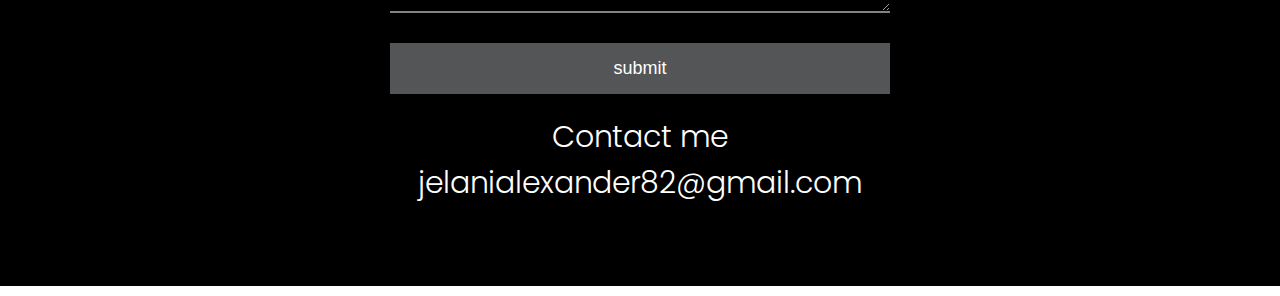
==== commit 62454ec0: "Merge branch 'translation-tab'" ====
--- a/index.html
+++ b/index.html
@@ -10,9 +10,13 @@
   <link rel="preconnect" href="https://fonts.googleapis.com">
   <link rel="preconnect" href="https://fonts.gstatic.com" crossorigin="">
   <link href="https://fonts.googleapis.com/css2?family=Poppins:wght@300;400;600;700;800&amp;display=swap" rel="stylesheet">
+<<<<<<< HEAD
   <link rel="preconnect" href="https://fonts.googleapis.com">
   <link rel="preconnect" href="https://fonts.gstatic.com" crossorigin="">
   <link href="https://fonts.googleapis.com/css2?family=Playfair+Display:wght@600&amp;family=Poppins:wght@300;400;600;700;800&amp;display=swap" rel="stylesheet">
+=======
+  <script src="https://cdnjs.cloudflare.com/ajax/libs/jquery/3.3.1/jquery.min.js"></script>
+>>>>>>> translation-tab
   <title>Portfolio</title>
 </head>
 <body>
@@ -20,26 +24,42 @@
     <nav>
       <img class="logo" src="src/images/JA-logos_white.png" alt="Jelani Alexander's logo">
       <ul id="nav-list">
+        
         <li>
-          <a href="#about-me">About me</a>
+          <a class="lang" key="ABOUT" href="#about-me">About me</a>
         </li>
         <li>
-          <a href="#projects">Projects</a>
+          <a class="lang" key="PROJECT" href="#projects">Projects</a>
         </li>
         <li>
-          <a href="#contact-me">Contact</a>
+          <a class="lang" key="CONTACT" href="#contact-me">Contact</a>
         </li>
+<<<<<<< HEAD
         <div class="langWrap">
           <a href="#" language="english">EN</a> <a href="#" language="english">JP</a>
         </div>
       </ul><button class="hamburger" id="hamburger"></button>
+=======
+        <!-- How-to-switch-language-by-toggle-button stackoverflow -->
+          <div class="container">
+            <div class="langWrap">
+              <button class="translate active" id="en-gb">ENG</button>
+            <button class="translate inactive" id="zh-tw">JP</button>
+            </div>
+          </div>
+      </ul>
+      <button class="hamburger" id="hamburger">
+        <i class="fas fa-bars"></i>
+
+      </button>
+>>>>>>> translation-tab
     </nav>
     <div class="hero-area">
       <div class="hero-text">
-        <h1>Jelani Alexander</h1>
-        <p>Full Stack Developer</p>
+        <h1 class="lang name" key="NAME">Jelani Alexander</h1>
+        <p class="lang job" key="JOB">Full Stack Developer</p>
         <div class="button">
-          <a href="#about-me">About me</a>
+          <a class="lang about" key="ABOUT"  href="#about-me">About me</a>
         </div>
       </div>
       <div class="socials">
@@ -56,18 +76,19 @@
   </section>
   <section class="sub-section" id="about-me">
     <div class="information">
-      <h2>About me</h2>
-      <p>Hello. My name is Jelani Alexander. I am a Software Developer with a passion for developing user friendly applications.</p>
+      <h2 class="lang" key="ABOUT">About me</h2>
+      <p class="lang" key="ABOUTME">Hello. My name is Jelani Alexander. I am a Software Developer with a passion for developing user friendly applications 
+        using frontend and backend technologies.</p>
     </div>
     <div class="headshot-container"><img class="headshot" src="src/images/jelaniAlexander.jpg" alt="Jelani Alexander headshot"></div>
   </section>
   <section class="sub-section-alternative" id="projects">
-    <h2>Projects</h2>
+    <h2 class="lang"  key="PROJECT">Projects</h2>
     <div class="project-container">
       <div class="project-card">
         <img class="project-image" src="" alt="Project One Image">
-        <h3>Project One</h3>
-        <p class="subtext">This is my project and some text about it. I enjoyed making this project.</p>
+        <h3>Portfolio Site</h3>
+        <p class="subtext">This is my project was made utilizing HTML5, CSS, jquery and JavaScript. I enjoyed making this project.</p>
         <hr>
         <p class="subtext"><a class="project-link" href="https://github.com/AlexJelani">View here</a></p>
       </div>
--- a/src/styles.css
+++ b/src/styles.css
@@ -100,7 +100,7 @@
   background-color: #ef744b;
 }
 .button:active {
-  background-color: #A9A9A9;
+  background-color: #a9a9a9;
   color: #808080;
 }
 .socials {
@@ -150,7 +150,7 @@
   justify-content: space-around;
 }
 
-@media only screen and (max-width: 1000px){
+@media only screen and (max-width: 1000px) {
   .project-container {
     display: flex;
     flex-wrap: wrap;
@@ -206,12 +206,12 @@
     display: flex;
     flex-direction: column-reverse;
     background-color: #2d2c38;
-
   }
   .logo {
     display: none;
   }
 }
+<<<<<<< HEAD
 .container {
   max-width: 1320px;
   margin: 0 auto;
@@ -277,4 +277,26 @@
 
 a:hover {
   color: #fff;
-}+}
+=======
+button {
+  display: flex;
+  padding: 8px 15px;
+  /* background: #555656; */
+  justify-content: space-between;
+  border-radius: 5px;
+  width: 68.25px;
+  cursor: pointer;
+  gap: 2px;
+}
+/* .translate.active {
+  background: #f21313;
+} */
+
+.active {
+  background: green;
+}
+.inactive {
+  background: red;
+}
+>>>>>>> translation-tab
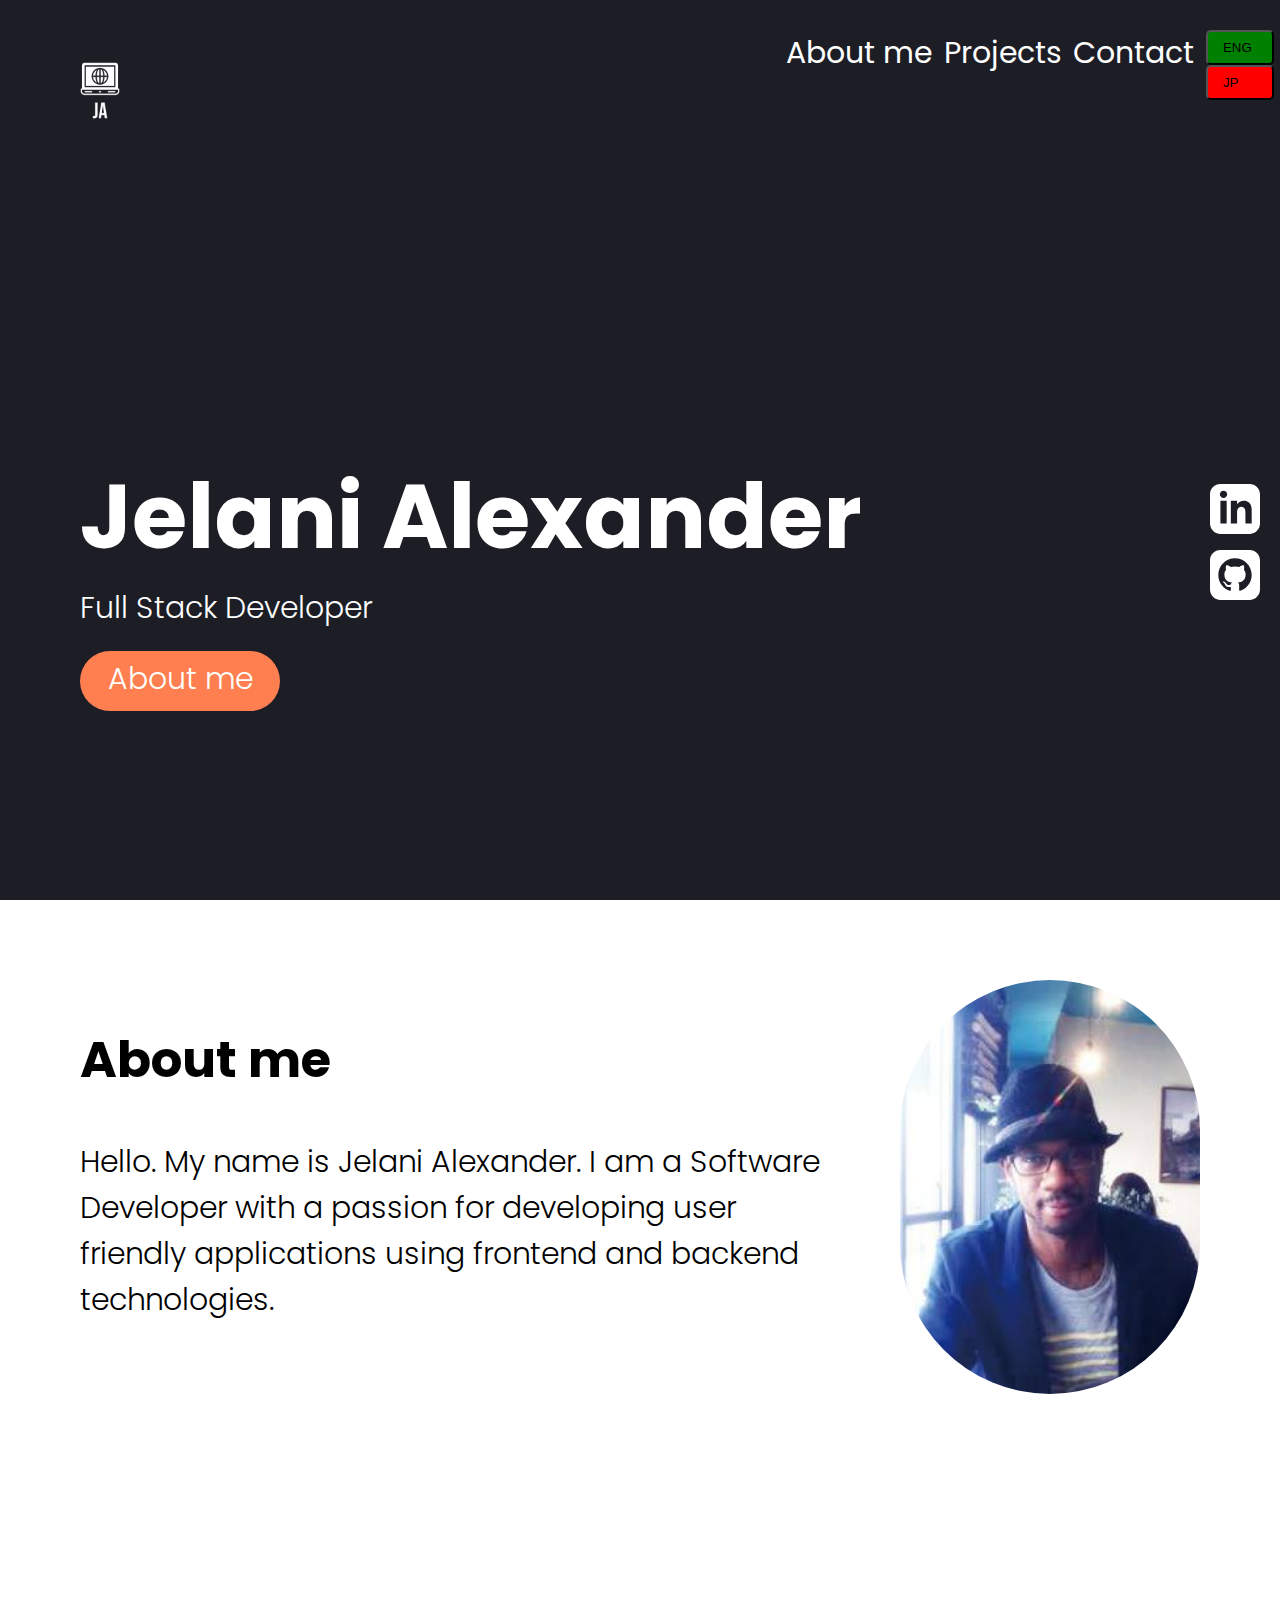
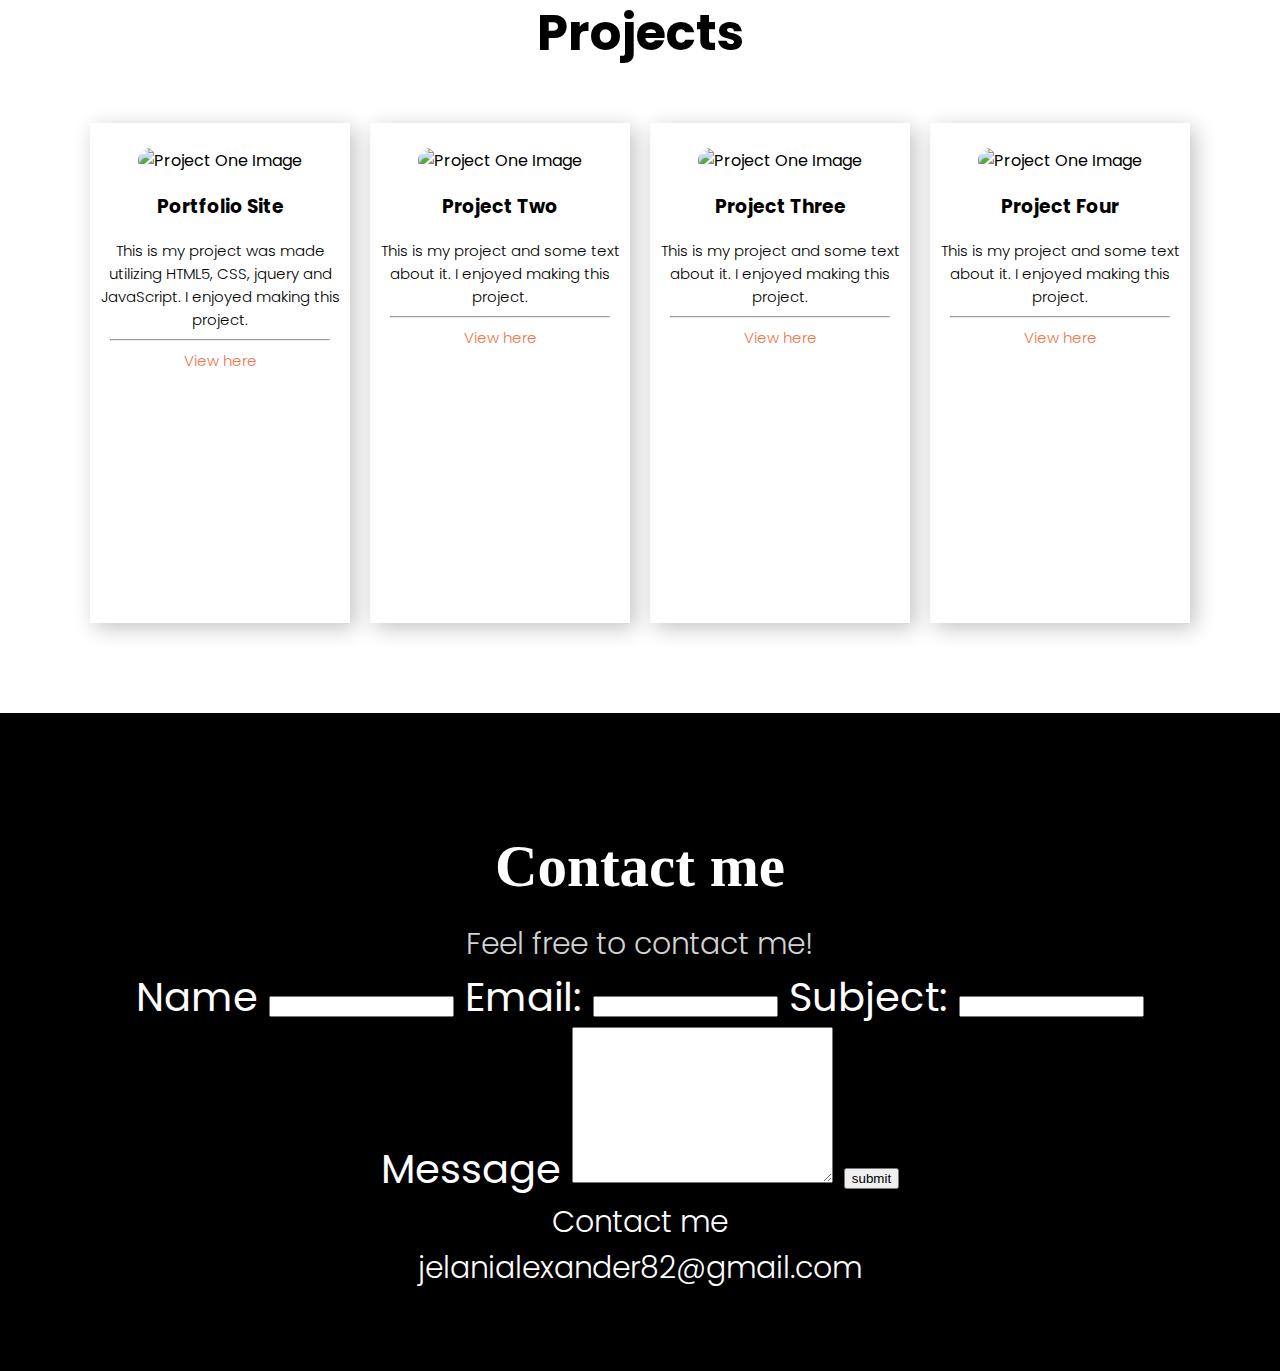
==== commit de999d0d: "Accepted incoming changes" ====
--- a/index.html
+++ b/index.html
@@ -10,13 +10,7 @@
   <link rel="preconnect" href="https://fonts.googleapis.com">
   <link rel="preconnect" href="https://fonts.gstatic.com" crossorigin="">
   <link href="https://fonts.googleapis.com/css2?family=Poppins:wght@300;400;600;700;800&amp;display=swap" rel="stylesheet">
-<<<<<<< HEAD
-  <link rel="preconnect" href="https://fonts.googleapis.com">
-  <link rel="preconnect" href="https://fonts.gstatic.com" crossorigin="">
-  <link href="https://fonts.googleapis.com/css2?family=Playfair+Display:wght@600&amp;family=Poppins:wght@300;400;600;700;800&amp;display=swap" rel="stylesheet">
-=======
   <script src="https://cdnjs.cloudflare.com/ajax/libs/jquery/3.3.1/jquery.min.js"></script>
->>>>>>> translation-tab
   <title>Portfolio</title>
 </head>
 <body>
@@ -34,12 +28,6 @@
         <li>
           <a class="lang" key="CONTACT" href="#contact-me">Contact</a>
         </li>
-<<<<<<< HEAD
-        <div class="langWrap">
-          <a href="#" language="english">EN</a> <a href="#" language="english">JP</a>
-        </div>
-      </ul><button class="hamburger" id="hamburger"></button>
-=======
         <!-- How-to-switch-language-by-toggle-button stackoverflow -->
           <div class="container">
             <div class="langWrap">
@@ -52,7 +40,6 @@
         <i class="fas fa-bars"></i>
 
       </button>
->>>>>>> translation-tab
     </nav>
     <div class="hero-area">
       <div class="hero-text">
--- a/src/styles.css
+++ b/src/styles.css
@@ -211,74 +211,6 @@
     display: none;
   }
 }
-<<<<<<< HEAD
-.container {
-  max-width: 1320px;
-  margin: 0 auto;
-  padding: 5%;
-}
-
-form {
-  display: flex;
-  flex-direction: column;
-  max-width: 500px;
-  margin: 0 auto;
-  text-align: left;
-  padding: 20px 0;
-  color: #828282;
-  background-color: transparent;
-
-
-}
-
- input.textarea.label {
-  display: block;
-  margin: 0 auto;
-  color: #828282;
-
-} 
-input, textarea {
-  background-color: transparent;
-  border: 0;
-  border-bottom: 2px solid #828282;
-}
-
-input[type=submit] {
-  background-color: #545557;
-  padding: 15px 0;
-  color: white;
-  font-size: 18px;
-  border-bottom: none;
-  margin-top:30px ;
-  cursor: pointer;
-  transition: all .3s ease;
-
-}
-input[type=submit]:hover {
-  background: #fff;
-  color: #1b1c1e;
-}
-input, textarea {
-  color: white;
-  font-size: 18px;
-  padding: 10px;
-}
-input:focus, textarea:focus {
-  outline: 1px solid #828282;
-
-}
-
-a {
-
-  color: #828282;
-  font-style: italic;
-
-}
-
-a:hover {
-  color: #fff;
-}
-=======
 button {
   display: flex;
   padding: 8px 15px;
@@ -299,4 +231,3 @@
 .inactive {
   background: red;
 }
->>>>>>> translation-tab
